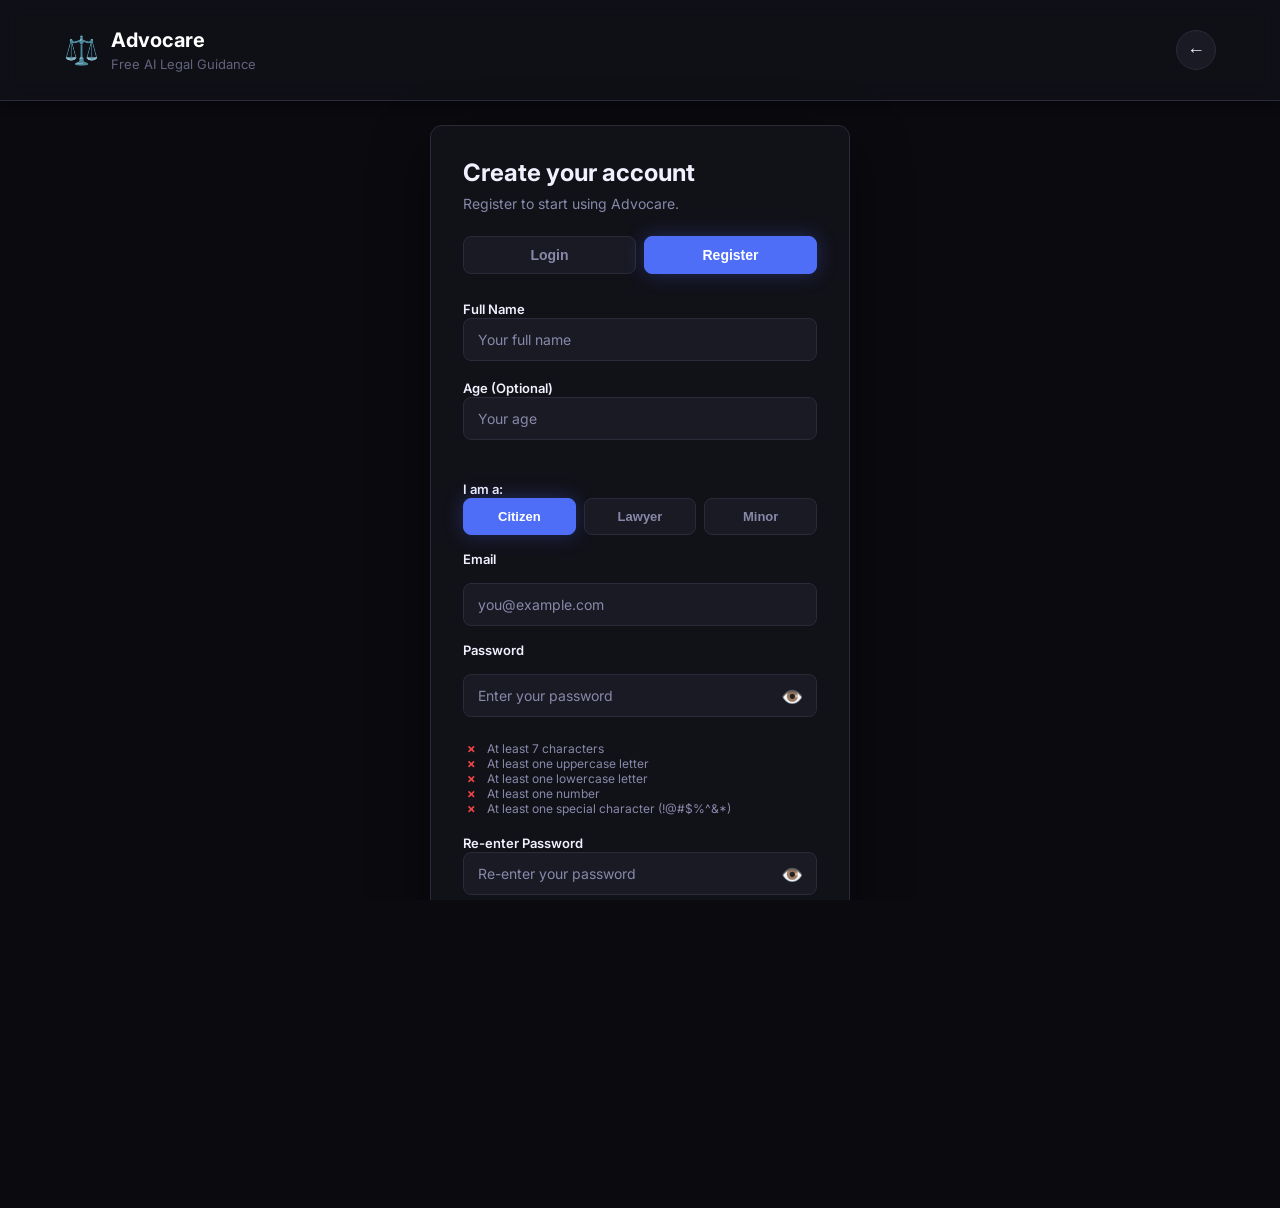
==== frontend/auth.html @ 24135a02 "fix: enhance user type handling and age validation logic in authentication form" ====
<!doctype html>
<html lang="en">
  <head>
    <meta charset="UTF-8" />
    <meta name="viewport" content="width=device-width, initial-scale=1.0" />
    <title>Advocare – Login</title>
    <link rel="stylesheet" href="style.css" />
    <link
      href="https://fonts.googleapis.com/css2?family=Inter:wght@400;500;600;700&display=swap"
      rel="stylesheet"
    />
    <style>
      html, body {
        background: #0a0a0f;
        color: #f0f0ff;
        margin: 0;
        padding: 0;
      }

      body {
        display: flex;
        flex-direction: column;
        min-height: 100vh;
        overflow-y: auto;
      }

      .header {
        background: rgba(17, 17, 24, 0.8);
        backdrop-filter: blur(10px);
        border-bottom: 1px solid #2a2a3a;
      }

      .header-inner {
        max-width: 1200px;
        margin: 0 auto;
        width: 100%;
        display: flex;
        justify-content: space-between;
        align-items: center;
      }

      .logo {
        cursor: pointer;
        transition: opacity 0.2s ease;
      }

      .logo:hover {
        opacity: 0.8;
      }

      .back-btn {
        width: 40px;
        height: 40px;
        border-radius: 50%;
        background: #1a1a24;
        border: 1px solid #2a2a3a;
        color: #f0f0ff;
        cursor: pointer;
        display: flex;
        align-items: center;
        justify-content: center;
        font-size: 18px;
        transition: all 0.2s ease;
        position: relative;
      }

      .back-btn:hover {
        background: #222229;
        border-color: #4f6ef7;
        box-shadow: 0 0 15px rgba(79, 110, 247, 0.2);
      }

      .back-btn-tooltip {
        position: absolute;
        bottom: -32px;
        right: 0;
        background: #1a1a24;
        border: 1px solid #2a2a3a;
        color: #8888aa;
        font-size: 12px;
        padding: 6px 10px;
        border-radius: 6px;
        white-space: nowrap;
        opacity: 0;
        pointer-events: none;
        transition: opacity 0.2s ease;
        z-index: 10;
      }

      .back-btn:hover .back-btn-tooltip {
        opacity: 1;
      }

      .logo h1 {
        color: #ffffff;
      }

      .logo p {
        color: #8888aa;
      }

      .badge {
        background: rgba(79, 110, 247, 0.1);
        border: 1px solid rgba(79, 110, 247, 0.3);
        color: #4f6ef7;
      }

      .auth-shell {
        flex: 1;
        display: flex;
        align-items: center;
        justify-content: center;
        padding: 24px;
      }

      .auth-card {
        width: 100%;
        max-width: 420px;
        background: #111118;
        border: 1px solid #2a2a3a;
        border-radius: 12px;
        box-shadow: 0 20px 60px rgba(0, 0, 0, 0.4);
        padding: 32px;
      }

      .auth-title {
        font-size: 24px;
        font-weight: 700;
        color: #f0f0ff;
      }

      .auth-subtitle {
        margin-top: 8px;
        color: #8888aa;
        font-size: 14px;
      }

      .auth-toggle {
        margin-top: 24px;
        display: flex;
        gap: 8px;
      }

      .auth-toggle button {
        flex: 1;
        background: #1a1a24;
        border: 1px solid #2a2a3a;
        color: #8888aa;
        padding: 10px 16px;
        border-radius: 8px;
        font-weight: 600;
        font-size: 14px;
        cursor: pointer;
        transition: all 0.2s ease;
      }

      .auth-toggle button:hover {
        border-color: #4f6ef7;
        color: #4f6ef7;
      }

      .auth-toggle button.active {
        background: #4f6ef7;
        color: #ffffff;
        border-color: #4f6ef7;
        box-shadow: 0 0 20px rgba(79, 110, 247, 0.3);
      }

      .auth-form {
        margin-top: 24px;
        display: flex;
        flex-direction: column;
        gap: 16px;
      }

      .auth-label {
        font-size: 13px;
        font-weight: 600;
        color: #f0f0ff;
      }

      .auth-input {
        width: 100%;
        background: #1a1a24;
        border: 1px solid #2a2a3a;
        border-radius: 8px;
        padding: 12px 14px;
        font-family: "Inter", sans-serif;
        font-size: 14px;
        color: #f0f0ff;
        outline: none;
        transition: all 0.2s ease;
      }

      .auth-input::placeholder {
        color: #8888aa;
      }

      .auth-input:focus {
        border-color: #4f6ef7;
        box-shadow: 0 0 12px rgba(79, 110, 247, 0.2);
        background: #1a1a24;
      }

      .password-wrapper {
        position: relative;
      }

      .password-toggle {
        position: absolute;
        right: 14px;
        top: 12px;
        background: none;
        border: none;
        color: #8888aa;
        cursor: pointer;
        font-size: 18px;
        transition: color 0.2s ease;
        padding: 0;
      }

      .password-toggle:hover {
        color: #4f6ef7;
      }

      .auth-input.password-input {
        padding-right: 40px;
      }

      .password-requirements {
        margin-top: 8px;
        display: flex;
        flex-direction: column;
        gap: 6px;
        font-size: 12px;
      }

      .req-item {
        display: flex;
        align-items: center;
        gap: 8px;
        color: #8888aa;
      }

      .req-icon {
        width: 16px;
        display: flex;
        justify-content: center;
        font-weight: 700;
      }

      .req-item.met {
        color: #22c55e;
      }

      .req-item.met .req-icon {
        color: #22c55e;
      }

      .req-item:not(.met) .req-icon {
        color: #ef4444;
      }

      .confirm-password-feedback {
        margin-top: 6px;
        font-size: 12px;
        min-height: 16px;
        display: flex;
        align-items: center;
        gap: 4px;
      }

      .confirm-password-feedback.match {
        color: #22c55e;
      }

      .confirm-password-feedback.mismatch {
        color: #ef4444;
      }

      .auth-input.match-success {
        border-color: #22c55e;
        box-shadow: 0 0 12px rgba(34, 197, 94, 0.2);
      }

      .auth-input.match-error {
        border-color: #ef4444;
        box-shadow: 0 0 12px rgba(239, 68, 68, 0.2);
      }

      .auth-input.password-valid {
        border-color: #22c55e;
        box-shadow: 0 0 12px rgba(34, 197, 94, 0.2);
      }

      .age-error {
        margin-top: 6px;
        color: #ef4444;
        font-size: 12px;
        min-height: 16px;
      }

      #submitBtn {
        background: linear-gradient(135deg, #4f6ef7, #6b84ff);
        color: #ffffff;
        border: none;
        border-radius: 8px;
        padding: 12px 20px;
        font-size: 14px;
        font-weight: 600;
        cursor: pointer;
        transition: all 0.2s ease;
        margin-top: 4px;
      }

      #submitBtn:hover:not(:disabled) {
        transform: translateY(-2px);
        box-shadow: 0 8px 24px rgba(79, 110, 247, 0.4);
      }

      #submitBtn:disabled {
        opacity: 0.6;
        cursor: not-allowed;
      }

      .auth-error {
        margin-top: 12px;
        color: #ef4444;
        font-size: 13px;
        min-height: 18px;
      }

      .auth-footer {
        margin-top: 20px;
        text-align: center;
        color: #8888aa;
        font-size: 13px;
      }

      .auth-footer a {
        color: #4f6ef7;
        text-decoration: none;
        transition: color 0.2s ease;
      }

      .auth-footer a:hover {
        color: #6b84ff;
      }

      .auth-toggle-btn {
        flex: 1;
        background: #1a1a24;
        border: 1px solid #2a2a3a;
        color: #8888aa;
        padding: 10px 16px;
        border-radius: 8px;
        font-weight: 600;
        font-size: 13px;
        cursor: pointer;
        transition: all 0.2s ease;
      }

      .auth-toggle-btn:hover {
        border-color: #4f6ef7;
        color: #4f6ef7;
      }

      .auth-toggle-btn.active {
        background: #4f6ef7;
        color: #ffffff;
        border-color: #4f6ef7;
        box-shadow: 0 0 20px rgba(79, 110, 247, 0.3);
      }
    </style>
  </head>
  <body>
    <header class="header">
      <div class="header-inner">
        <div class="logo" style="padding: 14px 24px; cursor: pointer;" onclick="window.location.href = 'home.html';">
          <span class="logo-icon">⚖️</span>
          <div>
            <h1 style="margin: 0; font-size: 20px;">Advocare</h1>
            <p style="margin: 4px 0 0 0; font-size: 13px;">Free AI Legal Guidance</p>
          </div>
        </div>
        <button class="back-btn" onclick="window.location.href = 'home.html';" style="margin-right: 24px;">
          ←
          <span class="back-btn-tooltip">Go back to Home</span>
        </button>
      </div>
    </header>

    <main class="auth-shell">
      <section class="auth-card">
        <h2 class="auth-title" id="authTitle">Welcome back</h2>
        <p class="auth-subtitle" id="authSubtitle">
          Login to continue your legal assistance.
        </p>

        <div class="auth-toggle">
          <button
            id="loginToggle"
            class="active"
            onclick="setMode('login')"
          >
            Login
          </button>
          <button id="registerToggle" onclick="setMode('register')">
            Register
          </button>
        </div>

        <form id="authForm" class="auth-form">
          <div id="nameFieldContainer" style="display: none;">
            <label class="auth-label" for="nameInput">Full Name</label>
            <input
              id="nameInput"
              class="auth-input"
              type="text"
              placeholder="Your full name"
            />
          </div>

          <div id="ageFieldContainer" style="display: none;">
            <label class="auth-label" for="ageInput">Age (Optional)</label>
            <input
              id="ageInput"
              class="auth-input"
              type="number"
              min="1"
              max="120"
              placeholder="Your age"
              oninput="validateAge()"
            />
            <div class="age-error" id="ageError"></div>
          </div>

          <div id="userTypeFieldContainer" style="display: none;">
            <label class="auth-label">I am a:</label>
            <div style="display: flex; gap: 8px;">
              <button type="button" class="auth-toggle-btn active" onclick="setUserType('citizen')">Citizen</button>
              <button type="button" class="auth-toggle-btn" onclick="setUserType('lawyer')">Lawyer</button>
              <button type="button" class="auth-toggle-btn" onclick="setUserType('minor')">Minor</button>
            </div>
          </div>

          <label class="auth-label" for="emailInput">Email</label>
          <input
            id="emailInput"
            class="auth-input"
            type="email"
            placeholder="you@example.com"
            oninput="checkFormValidity()"
            required
          />

          <label class="auth-label" for="passwordInput">Password</label>
          <div class="password-wrapper">
            <input
              id="passwordInput"
              class="auth-input password-input"
              type="password"
              placeholder="Enter your password"
              oninput="validatePassword(); validateConfirmPassword(); checkFormValidity()"
            />
            <button type="button" class="password-toggle" onclick="togglePasswordVisibility('passwordInput', this)">👁️</button>
          </div>
          <div class="password-requirements" id="passwordRequirementsContainer">
            <div class="req-item" id="req-length"><span class="req-icon">✗</span> At least 7 characters</div>
            <div class="req-item" id="req-upper"><span class="req-icon">✗</span> At least one uppercase letter</div>
            <div class="req-item" id="req-lower"><span class="req-icon">✗</span> At least one lowercase letter</div>
            <div class="req-item" id="req-number"><span class="req-icon">✗</span> At least one number</div>
            <div class="req-item" id="req-special"><span class="req-icon">✗</span> At least one special character (!@#$%^&*)</div>
          </div>

          <div id="confirmPasswordFieldContainer" style="display: none;">
            <label class="auth-label" for="confirmPasswordInput">Re-enter Password</label>
            <div class="password-wrapper">
              <input
                id="confirmPasswordInput"
                class="auth-input password-input"
                type="password"
                placeholder="Re-enter your password"
                oninput="validateConfirmPassword(); checkFormValidity()"
              />
              <button type="button" class="password-toggle" onclick="togglePasswordVisibility('confirmPasswordInput', this)">👁️</button>
            </div>
            <div class="confirm-password-feedback" id="confirmPasswordFeedback"></div>
          </div>

          <div style="display: flex; align-items: flex-start; gap: 8px; margin-top: 16px; display: none;" id="privacyContainer">
            <input
              id="privacyCheckbox"
              type="checkbox"
              style="width: 16px; height: 16px; cursor: pointer; accent-color: #4f6ef7; margin-top: 2px; flex-shrink: 0;"
              oninput="checkFormValidity()"
            />
            <label for="privacyCheckbox" style="font-size: 12px; color: #8888aa; cursor: pointer; line-height: 1.4;">
              I have read and agree to the <a href="privacy.html" target="_blank" style="color: #4f6ef7; text-decoration: none; transition: color 0.2s ease;" onmouseover="this.style.color='#6b84ff'" onmouseout="this.style.color='#4f6ef7'">Privacy Policy and Terms of Use</a>
            </label>
          </div>
          
          <p class="auth-error" id="privacyError" style="margin-top: 8px;"></p>

          <button id="submitBtn" type="submit">Login</button>
        </form>

        <p class="auth-error" id="authError"></p>

        <p class="auth-footer" id="authFooter">
          <span id="authFooterText">Don't have an account? </span><a href="#" id="authFooterLink" onclick="return false;"></a>
        </p>
      </section>
    </main>

    <script>
      const API_BASE = "http://localhost:8000";
      const TOKEN_KEY = "advocare_token";
      let mode = "login";
      let userType = "citizen";
      let previousUserType = "citizen";

      function parseJwtPayload(token) {
        try {
          const payloadPart = token.split(".")[1];
          if (!payloadPart) return null;
          const normalized = payloadPart.replace(/-/g, "+").replace(/_/g, "/");
          const padded = normalized + "=".repeat((4 - (normalized.length % 4)) % 4);
          return JSON.parse(atob(padded));
        } catch {
          return null;
        }
      }

      function isTokenValid(token) {
        if (!token) return false;
        const payload = parseJwtPayload(token);
        if (!payload || typeof payload.exp !== "number") return false;
        return payload.exp > Math.floor(Date.now() / 1000);
      }

      function getUserTypeButton(type) {
        return Array.from(document.querySelectorAll(".auth-toggle-btn")).find((btn) =>
          btn.textContent.trim().toLowerCase() === type
        );
      }

      function syncUserTypeButtons() {
        document.querySelectorAll(".auth-toggle-btn").forEach((btn) => {
          const type = btn.textContent.trim().toLowerCase();
          btn.classList.toggle("active", type === userType);
        });
      }

      function setUserType(type) {
        const ageValue = document.getElementById("ageInput").value;
        const age = ageValue ? parseInt(ageValue) : null;
        const ageError = document.getElementById("ageError");

        ageError.textContent = "";

        if (type === "minor" && age !== null && age >= 18) {
          ageError.textContent = "Select age below 18";
          userType = previousUserType === "minor" ? "" : previousUserType;
          syncUserTypeButtons();
          checkFormValidity();
          return;
        }

        if ((type === "citizen" || type === "lawyer") && age !== null && age < 18) {
          previousUserType = userType;
          userType = "minor";
          syncUserTypeButtons();
          checkFormValidity();
          return;
        }

        previousUserType = userType;
        userType = type;
        syncUserTypeButtons();
        checkFormValidity();
      }

      function togglePasswordVisibility(inputId, button) {
        const input = document.getElementById(inputId);
        if (input.type === "password") {
          input.type = "text";
          button.textContent = "🙈";
        } else {
          input.type = "password";
          button.textContent = "👁️";
        }
      }

      function validatePassword() {
        const password = document.getElementById("passwordInput").value;
        const req = {
          length: password.length >= 7,
          upper: /[A-Z]/.test(password),
          lower: /[a-z]/.test(password),
          number: /[0-9]/.test(password),
          special: /[!@#$%^&*]/.test(password)
        };

        document.getElementById("req-length").classList.toggle("met", req.length);
        document.getElementById("req-upper").classList.toggle("met", req.upper);
        document.getElementById("req-lower").classList.toggle("met", req.lower);
        document.getElementById("req-number").classList.toggle("met", req.number);
        document.getElementById("req-special").classList.toggle("met", req.special);

        const allMet = Object.values(req).every(v => v);
        document.getElementById("passwordInput").classList.toggle("password-valid", allMet);
        return allMet;
      }

      function validateConfirmPassword() {
        const password = document.getElementById("passwordInput").value;
        const confirmPassword = document.getElementById("confirmPasswordInput").value;
        const feedback = document.getElementById("confirmPasswordFeedback");
        const input = document.getElementById("confirmPasswordInput");

        if (confirmPassword === "") {
          feedback.textContent = "";
          input.classList.remove("match-success", "match-error");
          return false;
        }

        if (password === confirmPassword && password !== "") {
          feedback.textContent = "Passwords match ✓";
          feedback.className = "confirm-password-feedback match";
          input.classList.remove("match-error");
          input.classList.add("match-success");
          return true;
        } else {
          feedback.textContent = "Passwords do not match ✗";
          feedback.className = "confirm-password-feedback mismatch";
          input.classList.remove("match-success");
          input.classList.add("match-error");
          return false;
        }
      }

      function validateAge() {
        const ageInput = document.getElementById("ageInput");
        const ageError = document.getElementById("ageError");
        const age = ageInput.value ? parseInt(ageInput.value) : null;
        const minorButton = getUserTypeButton("minor");

        ageError.textContent = "";
        if (minorButton) minorButton.disabled = false;

        if (age === null) {
          syncUserTypeButtons();
          checkFormValidity();
          return true;
        }

        if (age < 18) {
          previousUserType = userType;
          userType = "minor";
        } else {
          if (minorButton) minorButton.disabled = true;
          if (userType === "minor") {
            userType = "";
          }
        }

        syncUserTypeButtons();
        checkFormValidity();
        return true;
      }

      function checkFormValidity() {
        if (mode !== "register") return;

        const name = document.getElementById("nameInput").value.trim();
        const email = document.getElementById("emailInput").value.trim();
        const password = document.getElementById("passwordInput").value;
        const confirmPassword = document.getElementById("confirmPasswordInput").value;
        const age = document.getElementById("ageInput").value ? parseInt(document.getElementById("ageInput").value) : null;
        const privacyCheckbox = document.getElementById("privacyCheckbox");

        const passwordValid = validatePassword();
        const confirmValid = password === confirmPassword && password !== "" && confirmPassword !== "";
        
        const nameValid = name.length > 0;
        const emailValid = /^[^\s@]+@[^\s@]+\.[^\s@]+$/.test(email);
        const userTypeValid = userType && userType !== "";
        
        const ageValid =
          age === null ||
          (userType === "minor" && age < 18) ||
          ((userType === "citizen" || userType === "lawyer") && age >= 18);

        const allValid = nameValid && emailValid && passwordValid && confirmValid && userTypeValid && ageValid && privacyCheckbox.checked;
        document.getElementById("submitBtn").disabled = !allValid;
      }

       function setMode(nextMode) {
         mode = nextMode;
         const isLogin = mode === "login";
         document.getElementById("loginToggle").classList.toggle("active", isLogin);
         document.getElementById("registerToggle").classList.toggle("active", !isLogin);
         document.getElementById("submitBtn").textContent = isLogin ? "Login" : "Create Account";
         document.getElementById("authTitle").textContent = isLogin
           ? "Welcome back"
           : "Create your account";
         document.getElementById("authSubtitle").textContent = isLogin
           ? "Login to continue your legal assistance."
           : "Register to start using Advocare.";
         document.getElementById("authError").textContent = "";
         
         // Show/hide register fields
         document.getElementById("nameFieldContainer").style.display = isLogin ? "none" : "block";
         document.getElementById("ageFieldContainer").style.display = isLogin ? "none" : "block";
         document.getElementById("userTypeFieldContainer").style.display = isLogin ? "none" : "block";
         document.getElementById("privacyContainer").style.display = isLogin ? "none" : "flex";
         
         // Show/hide password requirements and confirm password (login mode only)
         document.getElementById("passwordRequirementsContainer").style.display = isLogin ? "none" : "block";
         document.getElementById("confirmPasswordFieldContainer").style.display = isLogin ? "none" : "block";
         
         // Update footer text and link
         const footerText = document.getElementById("authFooterText");
         const footerLink = document.getElementById("authFooterLink");
         if (isLogin) {
           footerText.textContent = "Don't have an account? ";
           footerLink.textContent = "Register";
           footerLink.onclick = () => { setMode("register"); return false; };
           document.getElementById("submitBtn").disabled = false;
         } else {
           footerText.textContent = "Already have an account? ";
           footerLink.textContent = "Login";
           footerLink.onclick = () => { setMode("login"); return false; };
         }
         
         // Clear fields when switching modes
         if (isLogin) {
           document.getElementById("nameInput").value = "";
           document.getElementById("ageInput").value = "";
           document.getElementById("passwordInput").value = "";
           document.getElementById("confirmPasswordInput").value = "";
           document.getElementById("ageError").textContent = "";
           document.getElementById("confirmPasswordFeedback").textContent = "";
           document.getElementById("passwordInput").classList.remove("password-valid");
           document.getElementById("confirmPasswordInput").classList.remove("match-success", "match-error");
           userType = "citizen";
         } else {
           document.getElementById("emailInput").value = "";
           document.getElementById("passwordInput").value = "";
         }
         
         checkFormValidity();
       }

      async function loginUser() {
        const email = document.getElementById("emailInput").value.trim();
        const password = document.getElementById("passwordInput").value;
        const errorEl = document.getElementById("authError");
        const submitBtn = document.getElementById("submitBtn");

        errorEl.textContent = "";
        if (!email || !password) {
          errorEl.textContent = "Email and password are required.";
          return;
        }

        submitBtn.disabled = true;

        try {
          const response = await fetch(`${API_BASE}/login`, {
            method: "POST",
            headers: { "Content-Type": "application/json" },
            body: JSON.stringify({ email, password }),
          });

          const data = await response.json();
          if (!response.ok) {
            throw new Error(data.detail || "Authentication failed.");
          }

          if (!data.access_token) {
            throw new Error("No token returned by server.");
          }

          localStorage.setItem(TOKEN_KEY, data.access_token);
          
          // Verify token was saved before redirecting
          const savedToken = localStorage.getItem(TOKEN_KEY);
          if (savedToken) {
            window.location.href = "index.html";
          } else {
            throw new Error("Failed to save authentication token.");
          }
        } catch (error) {
          errorEl.textContent =
            error.message || "Could not authenticate. Please try again.";
        } finally {
          submitBtn.disabled = false;
        }
      }

      async function registerUser() {
        const name = document.getElementById("nameInput").value.trim();
        const email = document.getElementById("emailInput").value.trim();
        const password = document.getElementById("passwordInput").value;
        const age = document.getElementById("ageInput").value ? parseInt(document.getElementById("ageInput").value) : null;
        const errorEl = document.getElementById("authError");
        const submitBtn = document.getElementById("submitBtn");
        const privacyCheckbox = document.getElementById("privacyCheckbox");
        const privacyError = document.getElementById("privacyError");

        errorEl.textContent = "";
        privacyError.textContent = "";

        if (!name) {
          errorEl.textContent = "Full name is required.";
          return;
        }
        if (!email) {
          errorEl.textContent = "Email is required.";
          return;
        }
        if (!password) {
          errorEl.textContent = "Password is required.";
          return;
        }
        if (!privacyCheckbox.checked) {
          privacyError.textContent = "You must agree to continue";
          return;
        }

        submitBtn.disabled = true;

        try {
          const response = await fetch(`${API_BASE}/register`, {
            method: "POST",
            headers: { "Content-Type": "application/json" },
            body: JSON.stringify({ name, email, age, user_type: userType, password }),
          });

          const data = await response.json();
          if (!response.ok) {
            throw new Error(data.detail || "Authentication failed.");
          }

          if (!data.access_token) {
            throw new Error("No token returned by server.");
          }

          localStorage.setItem(TOKEN_KEY, data.access_token);
          const savedToken = localStorage.getItem(TOKEN_KEY);
          if (savedToken) {
            window.location.href = "index.html";
          } else {
            throw new Error("Failed to save authentication token.");
          }
        } catch (error) {
          errorEl.textContent =
            error.message || "Could not authenticate. Please try again.";
        } finally {
          submitBtn.disabled = false;
        }
      }

      function handleAuth(e) {
        e.preventDefault();

        if (mode === "login") {
          loginUser();
        } else {
          registerUser();
        }
      }

      window.addEventListener("load", () => {
        const form = document.getElementById("authForm");
        form.addEventListener("submit", handleAuth);

        const token = localStorage.getItem(TOKEN_KEY);
        if (isTokenValid(token)) {
          window.location.href = "index.html";
          return;
        }
        
        // Read URL query parameter "tab"
        const urlParams = new URLSearchParams(window.location.search);
        const tab = urlParams.get("tab");
        
        // Set initial mode: if tab is "login" or "register", use that; otherwise default to "register"
        if (tab === "login") {
          setMode("login");
        } else {
          setMode("register");
        }
      });
    </script>
  </body>
</html>
---- frontend/style.css ----
*,
*::before,
*::after {
  box-sizing: border-box;
  margin: 0;
  padding: 0;
}

:root {
  --primary: #4f6ef7;
  --primary-dark: #6b84ff;
  --bg: #0a0a0f;
  --surface: #111118;
  --elevated: #1a1a24;
  --border: #2a2a3a;
  --text: #f0f0ff;
  --text-secondary: #8888aa;
  --muted: #8888aa;
  --success: #22c55e;
  --error: #ef4444;
  --radius: 12px;
  --shadow: 0 4px 24px rgba(0, 0, 0, 0.32);
}

html {
  height: 100vh;
  overflow: hidden;
}

body {
  font-family: "Inter", sans-serif;
  background: var(--bg);
  color: var(--text);
  height: 100vh;
  overflow: hidden;
  display: flex;
  flex-direction: column;
}

/* ── Hamburger Menu ── */
.hamburger-menu {
  display: none;
  position: fixed;
  top: 10px;
  left: 12px;
  z-index: 1000;
  background: none;
  border: none;
  font-size: 24px;
  cursor: pointer;
  color: var(--text);
}

@media (max-width: 640px) {
  .hamburger-menu {
    display: block;
  }
}

/* ── Header ── */
.header {
  background: var(--surface);
  color: var(--text);
  padding: 14px 24px;
  box-shadow: 0 2px 12px rgba(0, 0, 0, 0.4);
  flex-shrink: 0;
  border-bottom: 1px solid var(--border);
}

.header-inner {
  max-width: 1200px;
  margin: 0 auto;
  display: flex;
  align-items: center;
  justify-content: space-between;
}

.logo {
  display: flex;
  align-items: center;
  gap: 12px;
}

.logo-icon {
  font-size: 28px;
}

.logo h1 {
  font-size: 20px;
  font-weight: 700;
  color: var(--text);
}

.logo p {
  font-size: 13px;
  opacity: 0.7;
  color: var(--text-secondary);
}

.profile-container {
  position: relative;
  display: flex;
  align-items: center;
  gap: 10px;
  cursor: pointer;
}

.avatar {
  width: 36px;
  height: 36px;
  border-radius: 50%;
  display: grid;
  place-items: center;
  background: var(--elevated);
  border: 1px solid var(--border);
  color: var(--text);
  font-size: 13px;
  font-weight: 700;
}

.username {
  color: var(--text);
  font-size: 14px;
  font-weight: 600;
}

.profile-dropdown {
  position: absolute;
  top: calc(100% + 12px);
  right: 0;
  z-index: 1000;
  width: 220px;
  padding: 8px;
  background: var(--surface);
  border: 1px solid var(--border);
  border-radius: 8px;
  box-shadow: 0 16px 40px rgba(0, 0, 0, 0.45);
  cursor: default;
}

.profile-email {
  padding: 10px 12px;
  color: var(--text-secondary);
  font-size: 12px;
  border-bottom: 1px solid var(--border);
  margin-bottom: 6px;
}

.profile-menu-item {
  width: 100%;
  display: flex;
  align-items: center;
  justify-content: space-between;
  gap: 10px;
  padding: 9px 12px;
  background: transparent;
  border: 0;
  border-radius: 6px;
  color: var(--text);
  font: inherit;
  font-size: 13px;
  text-align: left;
  cursor: pointer;
}

.profile-menu-item:hover {
  background: var(--elevated);
}

.profile-menu-submenu {
  position: relative;
}

.submenu-arrow {
  color: var(--text-secondary);
  font-size: 16px;
}

.language-submenu {
  display: none;
  position: absolute;
  top: 0;
  right: calc(100% + 8px);
  width: 130px;
  padding: 6px;
  background: var(--surface);
  border: 1px solid var(--border);
  border-radius: 8px;
  box-shadow: 0 16px 40px rgba(0, 0, 0, 0.45);
}

.profile-menu-submenu:hover .language-submenu {
  display: block;
}

.language-submenu button {
  width: 100%;
  padding: 8px 10px;
  background: transparent;
  border: 0;
  border-radius: 6px;
  color: var(--text);
  font: inherit;
  font-size: 13px;
  text-align: left;
  cursor: pointer;
}

.language-submenu button:hover {
  background: var(--elevated);
}

.logout-item {
  color: var(--error);
}

.language-toggle {
  display: none !important;
}

.lang-btn {
  display: none !important;
}

.reply-toggle {
  display: none !important;
}

.toggle-btn {
  display: none !important;
}

/* ── Layout ── */
.app-layout {
  display: flex;
  flex: 1;
  overflow: hidden;
  height: calc(100vh - 58px);
}

/* ── Sidebar ── */
.sidebar {
  width: 260px;
  background: var(--surface);
  color: var(--text);
  padding: 16px;
  display: flex;
  flex-direction: column;
  gap: 12px;
  overflow-y: auto;
  flex-shrink: 0;
  transition: width 0.3s ease, padding 0.3s ease;
  border-right: 1px solid var(--border);
}

.app-layout.sidebar-collapsed .sidebar {
  width: 70px;
  padding: 12px 8px;
}

.sidebar-header {
  display: flex;
  flex-direction: row;
  gap: 8px;
  justify-content: space-between;
  align-items: center;
  margin-bottom: 4px;
}

.app-layout.sidebar-collapsed .sidebar-header {
  display: flex;
  flex-direction: column;
}

.sidebar-toggle {
  background: transparent;
  border: none;
  color: var(--text);
  font-size: 18px;
  cursor: pointer;
  padding: 6px;
  border-radius: 6px;
  transition: all 0.2s ease;
  flex: 1;
}

.sidebar-toggle:hover {
  background: var(--elevated);
}

.app-layout.sidebar-collapsed .sidebar-toggle {
  transform: scaleX(-1);
}

.sidebar-new-chat-icon {
  display: none;
  background: var(--primary);
  border: none;
  color: white;
  font-size: 20px;
  cursor: pointer;
  padding: 8px;
  border-radius: 6px;
  transition: all 0.2s ease;
  flex: 1;
  font-weight: bold;
}

.app-layout.sidebar-collapsed .sidebar-new-chat-icon {
  display: flex;
  align-items: center;
  justify-content: center;
}

.sidebar-new-chat-icon:hover {
  background: var(--primary-dark);
}

.new-chat-btn {
  background: var(--primary);
  color: white;
  border: none;
  border-radius: 8px;
  padding: 10px;
  font-size: 14px;
  font-weight: 600;
  cursor: pointer;
  width: 100%;
  transition: all 0.2s;
  font-family: "Inter", sans-serif;
}

.app-layout.sidebar-collapsed .new-chat-btn {
  display: none;
}

.new-chat-btn:hover {
  background: var(--primary-dark);
  box-shadow: 0 4px 12px rgba(79, 110, 247, 0.3);
}

.sidebar-label {
  font-size: 11px;
  text-transform: uppercase;
  letter-spacing: 0.08em;
  color: var(--text-secondary);
  padding: 0 4px;
}

.app-layout.sidebar-collapsed .sidebar-label {
  display: none;
}

.session-list {
  display: flex;
  flex-direction: column;
  gap: 4px;
}

.app-layout.sidebar-collapsed .session-list {
  display: none;
}

@media (max-width: 640px) {
  .sidebar {
    position: fixed;
    top: 0;
    left: 0;
    height: 100vh;
    width: 260px;
    z-index: 999;
    transform: translateX(-100%);
    padding-top: 60px;
  }

  .sidebar.active {
    transform: translateX(0);
  }
  
  .app-layout.sidebar-collapsed .sidebar {
    width: 260px;
    padding: 16px;
    transform: translateX(-100%);
  }
}

.session-item {
  display: flex;
  align-items: center;
  justify-content: space-between;
  padding: 10px;
  border-radius: 8px;
  cursor: pointer;
  transition: all 0.2s;
  gap: 8px;
}

.session-item:hover {
  background: var(--elevated);
}
.session-item.active {
  background: var(--primary);
}

.session-info {
  display: flex;
  flex-direction: column;
  gap: 2px;
  overflow: hidden;
  flex: 1;
}

.session-title {
  font-size: 13px;
  white-space: nowrap;
  overflow: hidden;
  text-overflow: ellipsis;
  color: var(--text);
}

.session-date {
  font-size: 11px;
  color: var(--text-secondary);
}

.session-item.active .session-date {
  color: rgba(240, 240, 255, 0.6);
}

.delete-btn {
  background: none;
  border: none;
  color: var(--text-secondary);
  cursor: pointer;
  font-size: 12px;
  padding: 2px 6px;
  border-radius: 4px;
  flex-shrink: 0;
  opacity: 0;
  transition: all 0.2s;
  font-family: "Inter", sans-serif;
}

.session-item:hover .delete-btn {
  opacity: 1;
}
.delete-btn:hover {
  background: var(--error);
  color: white;
}

.no-sessions {
  font-size: 13px;
  color: var(--text-secondary);
  padding: 8px 4px;
}

/* ── Main ── */
.main {
  flex: 1;
  display: flex;
  flex-direction: column;
  gap: 0;
  padding: 0;
  overflow: hidden;
  background: var(--bg);
}

/* ── Example Chips ── */
.examples-section {
  flex-shrink: 0;
  padding: 12px 20px 8px 20px;
  background: var(--bg);
}

.examples-label {
  font-size: 13px;
  color: var(--text-secondary);
  margin-bottom: 6px;
}

.chips {
  display: flex;
  flex-wrap: nowrap;
  gap: 8px;
  overflow-x: auto;
  overflow-y: hidden;
  scroll-behavior: smooth;
  padding-bottom: 2px;
}

.chip {
  background: var(--surface);
  border: 1px solid var(--border);
  border-radius: 20px;
  padding: 8px 14px;
  font-size: 13px;
  cursor: pointer;
  transition: all 0.2s;
  color: var(--text);
  font-family: "Inter", sans-serif;
  white-space: nowrap;
  flex-shrink: 0;
}

.chip:hover {
  background: var(--primary);
  color: white;
  border-color: var(--primary);
  box-shadow: 0 4px 12px rgba(79, 110, 247, 0.3);
}

/* ── Chat Container ── */
.chat-container {
  background: var(--bg);
  border-radius: 0;
  border: none;
  box-shadow: none;
  overflow: hidden;
  display: flex;
  flex-direction: column;
  flex: 1;
}

.chat-window {
  flex: 1;
  overflow-y: auto;
  padding: 20px;
  display: flex;
  flex-direction: column;
  gap: 16px;
  background: var(--bg);
}

/* ── Messages ── */
.message {
  display: flex;
  gap: 12px;
  animation: fadeIn 0.3s ease;
}

@keyframes fadeIn {
  from {
    opacity: 0;
    transform: translateY(8px);
  }
  to {
    opacity: 1;
    transform: translateY(0);
  }
}

.bot-avatar {
  width: 36px;
  height: 36px;
  background: var(--primary);
  border-radius: 50%;
  display: flex;
  align-items: center;
  justify-content: center;
  font-size: 17px;
  flex-shrink: 0;
  box-shadow: 0 2px 8px rgba(79, 110, 247, 0.2);
}

.message-content {
  background: var(--elevated);
  padding: 14px 16px;
  border-radius: 4px 12px 12px 12px;
  max-width: 85%;
  line-height: 1.6;
  font-size: 14px;
  color: var(--text);
  border: 1px solid var(--border);
}

.user-message {
  flex-direction: row-reverse;
}

.user-message .message-content {
  background: var(--primary);
  color: white;
  border-radius: 12px 4px 12px 12px;
  border: none;
}

.welcome .message-content {
  background: rgba(79, 110, 247, 0.1);
  border: 1px solid var(--border);
}

.disclaimer {
  font-size: 12px;
  color: var(--text-secondary);
  margin-top: 8px;
}

.response-block {
  white-space: pre-wrap;
  line-height: 1.7;
}

.category-badge {
  display: inline-block;
  background: rgba(34, 197, 94, 0.15);
  color: var(--success);
  border: 1px solid rgba(34, 197, 94, 0.3);
  border-radius: 12px;
  padding: 3px 10px;
  font-size: 12px;
  font-weight: 500;
  margin-bottom: 10px;
}

.urgency-banner {
  background: rgba(239, 68, 68, 0.15);
  color: #fca5a5;
  border: 1px solid rgba(239, 68, 68, 0.3);
  border-radius: 8px;
  padding: 12px 14px;
  font-size: 13px;
  font-weight: 600;
  margin-bottom: 12px;
  line-height: 1.6;
}

.message-actions {
  margin-top: 10px;
  display: flex;
  gap: 8px;
}

.whatsapp-share {
  background: transparent;
  border: 1px solid var(--border);
  border-radius: 6px;
  padding: 6px 12px;
  font-size: 12px;
  color: var(--text-secondary);
  cursor: pointer;
  display: flex;
  align-items: center;
  gap: 6px;
  transition: all 0.2s ease;
}

.whatsapp-share:hover {
  background: var(--elevated);
  border-color: var(--primary);
  color: var(--primary);
}

.pdf-export {
  background: transparent;
  border: 1px solid var(--border);
  border-radius: 6px;
  padding: 6px 12px;
  font-size: 12px;
  color: var(--text-secondary);
  cursor: pointer;
  display: flex;
  align-items: center;
  gap: 6px;
  transition: all 0.2s ease;
}

.pdf-export:hover {
  border-color: var(--error);
  color: var(--error);
  background: rgba(239, 68, 68, 0.1);
}

/* ── Typing ── */
.typing {
  display: flex;
  align-items: center;
  gap: 4px;
  padding: 4px 0;
}

.typing span {
  width: 8px;
  height: 8px;
  background: var(--text-secondary);
  border-radius: 50%;
  animation: bounce 1.2s infinite;
}

.typing span:nth-child(2) {
  animation-delay: 0.2s;
}
.typing span:nth-child(3) {
  animation-delay: 0.4s;
}

@keyframes bounce {
  0%,
  80%,
  100% {
    transform: scale(0.7);
  }
  40% {
    transform: scale(1);
  }
}

/* ── Input Area ── */
.input-area {
  border-top: 1px solid var(--border);
  padding: 12px 16px;
  flex-shrink: 0;
  display: flex;
  flex-direction: column;
  gap: 8px;
  background: var(--bg);
  position: relative;
}

textarea {
  width: 100%;
  border: 1px solid var(--border);
  border-radius: 8px;
  padding: 10px;
  font-family: "Inter", sans-serif;
  font-size: 14px;
  resize: none;
  outline: none;
  color: var(--text);
  transition: border 0.2s;
  background: var(--elevated);
  max-height: 80px;
}

textarea:focus {
  border-color: var(--primary);
  box-shadow: 0 0 0 3px rgba(79, 110, 247, 0.1);
}

textarea::placeholder {
  color: var(--text-secondary);
}

.reply-toggle {
  display: none !important;
}
.toggle-btn {
  display: none !important;
}

.input-actions {
  display: flex;
  justify-content: space-between;
  align-items: center;
  margin-top: 10px;
}

.input-actions-right {
  display: flex;
  gap: 8px;
  align-items: center;
}

.settings-menu-btn {
  background: transparent;
  border: 1px solid var(--border);
  border-radius: 6px;
  padding: 6px 12px;
  font-size: 16px;
  color: var(--text-secondary);
  cursor: pointer;
  display: flex;
  align-items: center;
  justify-content: center;
  transition: all 0.2s ease;
  font-family: "Inter", sans-serif;
}

.settings-menu-btn:hover {
  background: var(--elevated);
  border-color: var(--primary);
  color: var(--primary);
}

/* ── Settings Menu Popup ── */
.settings-menu {
  position: absolute;
  bottom: 100%;
  right: 0;
  background: var(--surface);
  border: 1px solid var(--border);
  border-radius: 8px;
  padding: 12px;
  margin-bottom: 8px;
  width: 280px;
  box-shadow: 0 -4px 16px rgba(0, 0, 0, 0.3);
  z-index: 1001;
  animation: slideUp 0.2s ease;
}

.settings-menu.hidden {
  display: none !important;
}

@keyframes slideUp {
  from {
    opacity: 0;
    transform: translateY(8px);
  }
  to {
    opacity: 1;
    transform: translateY(0);
  }
}

.settings-menu-header {
  font-size: 13px;
  font-weight: 600;
  color: var(--text);
  margin-bottom: 12px;
  padding-bottom: 8px;
  border-bottom: 1px solid var(--border);
}

.settings-option {
  display: flex;
  flex-direction: column;
  gap: 8px;
  margin-bottom: 12px;
}

.settings-option:last-child {
  margin-bottom: 0;
}

.settings-label {
  font-size: 12px;
  font-weight: 500;
  color: var(--text-secondary);
}

.settings-toggle-group {
  display: flex;
  gap: 4px;
}

.settings-toggle {
  flex: 1;
  background: var(--elevated);
  border: 1px solid var(--border);
  color: var(--text);
  border-radius: 6px;
  padding: 6px 10px;
  font-size: 12px;
  font-weight: 500;
  cursor: pointer;
  transition: all 0.2s ease;
}

.settings-toggle:hover {
  border-color: var(--primary);
}

.settings-toggle.active {
  background: var(--primary);
  color: white;
  border-color: var(--primary);
}

.char-count {
  font-size: 12px;
  color: var(--text-secondary);
}

.send-btn {
  background: var(--primary);
  color: white;
  border: none;
  border-radius: 8px;
  padding: 10px 20px;
  font-size: 14px;
  font-weight: 600;
  cursor: pointer;
  transition: all 0.2s;
  font-family: "Inter", sans-serif;
}

.send-btn:hover {
  transform: translateY(-1px);
  box-shadow: 0 4px 12px rgba(79, 110, 247, 0.4);
  background: var(--primary-dark);
}

.send-btn:disabled {
  opacity: 0.5;
  cursor: not-allowed;
  transform: none;
}

/* ── Info Bar ── */
.info-bar {
  display: none !important;
}

.hidden {
  display: none !important;
}

/* ── Mobile ── */
@media (max-width: 640px) {
  .app-layout {
    flex-direction: column;
    position: relative;
  }

  .main {
    padding: 0;
    flex-direction: column;
  }

  .examples-section {
    padding: 8px 12px 4px 12px;
  }

  .chat-container {
    border-radius: 0;
    border: none;
    box-shadow: none;
  }

  .input-area {
    padding: 8px 12px;
    gap: 6px;
  }

  textarea {
    font-size: 16px;
    max-height: 60px;
  }

  .input-actions {
    flex-wrap: nowrap;
    gap: 6px;
  }

  .input-actions-right {
    display: flex;
    gap: 4px;
    flex: 1;
  }

  .char-count {
    order: 3;
    width: 100%;
    text-align: right;
    font-size: 11px;
    margin-top: 4px;
  }

  .settings-menu-btn {
    padding: 6px 10px;
    font-size: 14px;
  }

  .send-btn {
    order: 2;
    flex: 1;
    padding: 8px 12px;
    font-size: 13px;
  }

  .settings-menu {
    width: 260px;
  }

  .strength-panel {
    width: 100%;
    border-left: none;
    border-top: 1px solid var(--border);
    padding: 12px;
  }

  .username {
    display: none;
  }

  .language-toggle {
    gap: 4px;
    padding: 2px;
  }

  .lang-btn {
    padding: 4px 10px;
    font-size: 11px;
  }
}

/* ── Strength Panel ── */
.strength-panel {
  width: 260px;
  background: var(--surface);
  border-left: 1px solid var(--border);
  padding: 20px 16px;
  display: flex;
  flex-direction: column;
  gap: 16px;
  flex-shrink: 0;
  overflow-y: auto;
}

.strength-header {
  display: flex;
  align-items: center;
  gap: 8px;
}

.strength-header h3 {
  font-size: 15px;
  font-weight: 700;
  color: var(--text);
}

.strength-empty {
  color: var(--text-secondary);
  font-size: 13px;
  text-align: center;
  padding: 40px 8px;
  line-height: 1.6;
}

.score-display {
  font-size: 36px;
  font-weight: 700;
  text-align: center;
  color: var(--text);
}

.strength-bar-wrap {
  display: flex;
  flex-direction: column;
  gap: 6px;
}

.strength-bar {
  width: 100%;
  height: 14px;
  border-radius: 99px;
  overflow: hidden;
  display: flex;
  background: var(--elevated);
  border: 1px solid var(--border);
}

.bar-red {
  background: linear-gradient(90deg, #ef4444, #f87171);
  height: 100%;
  transition: width 0.8s ease;
}

.bar-green {
  background: linear-gradient(90deg, #34d399, #22c55e);
  height: 100%;
  transition: width 0.8s ease;
}

.bar-labels {
  display: flex;
  justify-content: space-between;
  font-size: 11px;
  font-weight: 500;
  color: var(--text-secondary);
}

.panel-buttons {
  display: flex;
  flex-direction: column;
  gap: 8px;
}

.panel-btn {
  width: 100%;
  padding: 10px;
  border: 1px solid var(--border);
  border-radius: 8px;
  font-size: 13px;
  font-weight: 600;
  cursor: pointer;
  font-family: "Inter", sans-serif;
  transition: all 0.2s;
}

.btn-green {
  background: rgba(34, 197, 94, 0.1);
  color: var(--success);
  border: 1px solid rgba(34, 197, 94, 0.3);
}

.btn-green:hover {
  background: var(--success);
  color: white;
  border-color: var(--success);
}

.btn-red {
  background: rgba(239, 68, 68, 0.1);
  color: var(--error);
  border: 1px solid rgba(239, 68, 68, 0.3);
}

.btn-red:hover {
  background: var(--error);
  color: white;
  border-color: var(--error);
}

.points-box {
  background: var(--elevated);
  border-radius: 8px;
  padding: 12px;
  font-size: 13px;
  line-height: 1.7;
  border: 1px solid var(--border);
  animation: fadeIn 0.3s ease;
  color: var(--text);
}

.points-box ul {
  list-style: none;
  display: flex;
  flex-direction: column;
  gap: 6px;
}

.points-box li::before {
  margin-right: 6px;
}

.points-box.green-box {
  border-color: rgba(34, 197, 94, 0.3);
  background: rgba(34, 197, 94, 0.1);
}
.points-box.red-box {
  border-color: rgba(239, 68, 68, 0.3);
  background: rgba(239, 68, 68, 0.1);
}

/* Hide panel on small screens */
@media (max-width: 900px) {
  .strength-panel {
    display: none;
  }
}

/* ── Contact Page ── */
.contact-home-btn {
  background: var(--elevated);
  border: 1px solid var(--border);
  border-radius: 8px;
  color: var(--text);
  cursor: pointer;
  font: inherit;
  font-size: 14px;
  font-weight: 600;
  padding: 9px 14px;
}

.contact-home-btn:hover {
  border-color: var(--primary);
}

.contact-page {
  flex: 1;
  overflow: auto;
  padding: 48px 24px;
}

.contact-shell {
  display: grid;
  grid-template-columns: minmax(280px, 0.85fr) minmax(360px, 1.15fr);
  gap: 24px;
  margin: 0 auto;
  max-width: 1080px;
}

.contact-info-card,
.contact-form-card {
  border: 1px solid var(--border);
  border-radius: 12px;
  box-shadow: var(--shadow);
}

.contact-info-card {
  display: flex;
  flex-direction: column;
  justify-content: space-between;
  min-height: 620px;
  padding: 32px;
  background:
    linear-gradient(145deg, rgba(79, 110, 247, 0.95), rgba(17, 17, 24, 0.96)),
    var(--surface);
}

.contact-kicker {
  color: rgba(255, 255, 255, 0.72);
  font-size: 13px;
  font-weight: 700;
  margin-bottom: 10px;
}

.contact-info-card h2 {
  color: white;
  font-size: 32px;
  line-height: 1.15;
  margin-bottom: 12px;
}

.contact-intro {
  color: rgba(255, 255, 255, 0.76);
  font-size: 14px;
  line-height: 1.7;
}

.contact-info-list {
  display: flex;
  flex-direction: column;
  gap: 22px;
  margin: 38px 0;
}

.contact-info-item {
  display: flex;
  gap: 14px;
}

.contact-info-icon {
  align-items: center;
  background: rgba(255, 255, 255, 0.12);
  border: 1px solid rgba(255, 255, 255, 0.18);
  border-radius: 10px;
  color: white;
  display: flex;
  flex-shrink: 0;
  font-size: 16px;
  height: 38px;
  justify-content: center;
  width: 38px;
}

.contact-info-item h3 {
  color: white;
  font-size: 15px;
  margin-bottom: 5px;
}

.contact-info-item p {
  color: rgba(255, 255, 255, 0.72);
  font-size: 13px;
  line-height: 1.6;
}

.contact-socials {
  display: flex;
  gap: 10px;
}

.contact-socials span {
  align-items: center;
  background: rgba(255, 255, 255, 0.12);
  border: 1px solid rgba(255, 255, 255, 0.18);
  border-radius: 50%;
  color: white;
  display: flex;
  font-size: 13px;
  font-weight: 700;
  height: 34px;
  justify-content: center;
  text-transform: uppercase;
  width: 34px;
}

.contact-form-card {
  background: var(--surface);
  padding: 32px;
}

.contact-form {
  display: flex;
  flex-direction: column;
  gap: 18px;
}

.contact-form-row {
  display: grid;
  gap: 16px;
  grid-template-columns: repeat(2, minmax(0, 1fr));
}

.contact-form label {
  color: var(--text-secondary);
  display: flex;
  flex-direction: column;
  font-size: 12px;
  font-weight: 600;
  gap: 8px;
}

.contact-form input,
.contact-form textarea {
  background: var(--elevated);
  border: 1px solid var(--border);
  border-radius: 8px;
  color: var(--text);
  font: inherit;
  font-size: 14px;
  outline: none;
  padding: 12px;
  width: 100%;
}

.contact-form textarea {
  min-height: 130px;
  resize: vertical;
}

.contact-form input:focus,
.contact-form textarea:focus {
  border-color: var(--primary);
  box-shadow: 0 0 0 3px rgba(79, 110, 247, 0.1);
}

.contact-checkbox {
  align-items: flex-start;
  flex-direction: row !important;
  gap: 10px !important;
  line-height: 1.5;
}

.contact-checkbox input {
  margin-top: 2px;
  width: auto;
}

.contact-submit-btn {
  background: var(--primary);
  border: 1px solid var(--primary);
  border-radius: 8px;
  color: white;
  cursor: pointer;
  font: inherit;
  font-size: 14px;
  font-weight: 700;
  padding: 12px 18px;
}

.contact-submit-btn:hover {
  background: var(--primary-dark);
}

@media (max-width: 800px) {
  .contact-page {
    padding: 24px 16px;
  }

  .contact-shell,
  .contact-form-row {
    grid-template-columns: 1fr;
  }

  .contact-info-card {
    min-height: auto;
  }
}
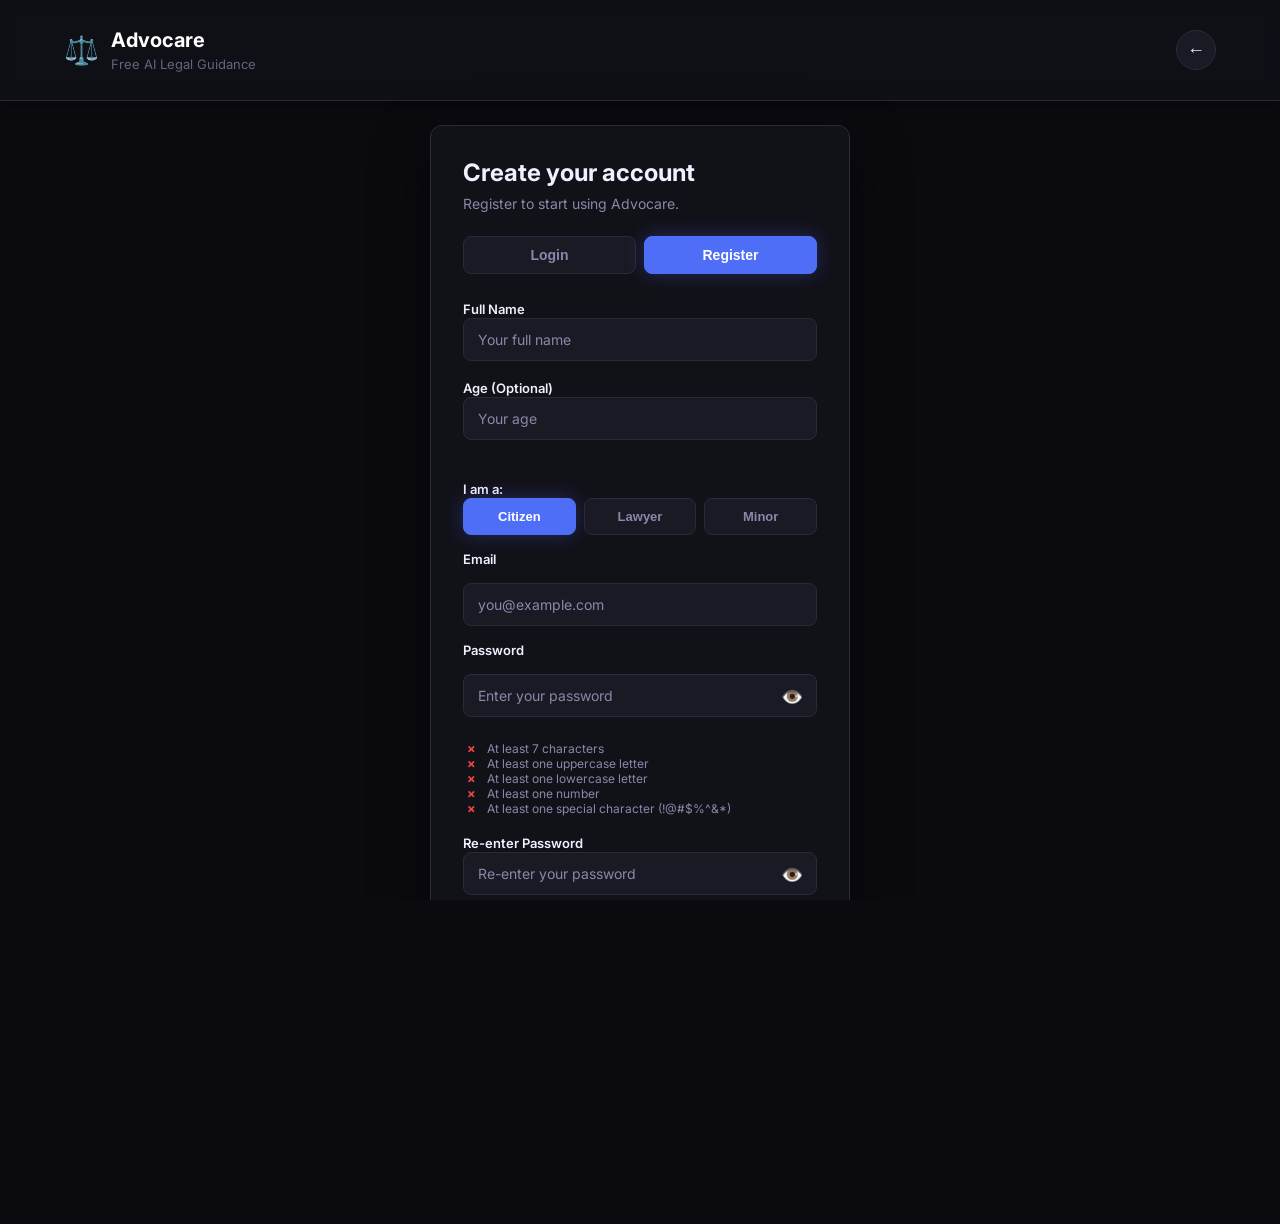
==== commit f06985d4: "Implement Google OAuth 2.0 authentication and update dependencies" ====
--- a/frontend/auth.html
+++ b/frontend/auth.html
@@ -371,7 +371,14 @@
         border-color: #4f6ef7;
         box-shadow: 0 0 20px rgba(79, 110, 247, 0.3);
       }
+
+      #googleSignInButton {
+        margin-top: 16px;
+        display: flex;
+        justify-content: center;
+      }
     </style>
+    <script src="https://accounts.google.com/gsi/client" async defer></script>
   </head>
   <body>
     <header class="header">
@@ -496,7 +503,7 @@
               oninput="checkFormValidity()"
             />
             <label for="privacyCheckbox" style="font-size: 12px; color: #8888aa; cursor: pointer; line-height: 1.4;">
-              I have read and agree to the <a href="privacy.html" target="_blank" style="color: #4f6ef7; text-decoration: none; transition: color 0.2s ease;" onmouseover="this.style.color='#6b84ff'" onmouseout="this.style.color='#4f6ef7'">Privacy Policy and Terms of Use</a>
+              I have read and agree to the <a href="#" onclick="saveRegisterFormData(); window.location.href = 'privacy.html'; return false;" style="color: #4f6ef7; text-decoration: none; transition: color 0.2s ease;" onmouseover="this.style.color='#6b84ff'" onmouseout="this.style.color='#4f6ef7'">Privacy Policy and Terms of Use</a>
             </label>
           </div>
           
@@ -504,6 +511,8 @@
 
           <button id="submitBtn" type="submit">Login</button>
         </form>
+
+        <div id="googleSignInButton"></div>
 
         <p class="auth-error" id="authError"></p>
 
@@ -519,6 +528,33 @@
       let mode = "login";
       let userType = "citizen";
       let previousUserType = "citizen";
+      let isFormDirty = false;
+      let allowNavigationWithoutWarning = false;
+
+      function hasRegisterFormData(currentMode = mode) {
+        if (currentMode !== "register") return false;
+        const name = document.getElementById("nameInput").value.trim();
+        const email = document.getElementById("emailInput").value.trim();
+        const password = document.getElementById("passwordInput").value;
+        const confirmPassword = document.getElementById("confirmPasswordInput").value;
+        const age = document.getElementById("ageInput").value.trim();
+        return !!(name || email || password || confirmPassword || age);
+      }
+
+      function markFormDirty() {
+        isFormDirty = true;
+      }
+
+      function clearFormDirty() {
+        isFormDirty = false;
+      }
+
+      function confirmLeavePage(message = "You have unsaved changes. Do you want to leave without saving?", currentMode = mode) {
+        if (hasRegisterFormData(currentMode)) {
+          return confirm(message);
+        }
+        return true;
+      }
 
       function parseJwtPayload(token) {
         try {
@@ -696,9 +732,57 @@
         document.getElementById("submitBtn").disabled = !allValid;
       }
 
+      function saveRegisterFormData() {
+        const name = document.getElementById("nameInput").value.trim();
+        const email = document.getElementById("emailInput").value.trim();
+        const age = document.getElementById("ageInput").value.trim();
+        const password = document.getElementById("passwordInput").value;
+        
+        if (name || email || age || password) {
+          sessionStorage.setItem("reg_name", name);
+          sessionStorage.setItem("reg_email", email);
+          sessionStorage.setItem("reg_age", age);
+          sessionStorage.setItem("reg_password", password);
+          sessionStorage.setItem("reg_user_type", userType);
+        }
+      }
+
+      function restoreRegisterFormData() {
+        const name = sessionStorage.getItem("reg_name");
+        const email = sessionStorage.getItem("reg_email");
+        const age = sessionStorage.getItem("reg_age");
+        const password = sessionStorage.getItem("reg_password");
+        const userTypeValue = sessionStorage.getItem("reg_user_type");
+        
+        if (name) document.getElementById("nameInput").value = name;
+        if (email) document.getElementById("emailInput").value = email;
+        if (age) document.getElementById("ageInput").value = age;
+        if (password) {
+          document.getElementById("passwordInput").value = password;
+          document.getElementById("confirmPasswordInput").value = password;
+        }
+        if (userTypeValue) {
+          userType = userTypeValue;
+          syncUserTypeButtons();
+        }
+        
+        // Clear sessionStorage after restoring
+        sessionStorage.removeItem("reg_name");
+        sessionStorage.removeItem("reg_email");
+        sessionStorage.removeItem("reg_age");
+        sessionStorage.removeItem("reg_password");
+        sessionStorage.removeItem("reg_user_type");
+      }
+
        function setMode(nextMode) {
+         // Check if switching away from register with unsaved data BEFORE changing mode
+         if (nextMode === "login" && mode === "register" && !confirmLeavePage("Your registration data will be lost. Continue?", "register")) {
+           return;
+         }
+
          mode = nextMode;
          const isLogin = mode === "login";
+
          document.getElementById("loginToggle").classList.toggle("active", isLogin);
          document.getElementById("registerToggle").classList.toggle("active", !isLogin);
          document.getElementById("submitBtn").textContent = isLogin ? "Login" : "Create Account";
@@ -745,9 +829,11 @@
            document.getElementById("passwordInput").classList.remove("password-valid");
            document.getElementById("confirmPasswordInput").classList.remove("match-success", "match-error");
            userType = "citizen";
+           clearFormDirty();
          } else {
            document.getElementById("emailInput").value = "";
            document.getElementById("passwordInput").value = "";
+            restoreRegisterFormData();
          }
          
          checkFormValidity();
@@ -784,11 +870,16 @@
           }
 
           localStorage.setItem(TOKEN_KEY, data.access_token);
+          localStorage.setItem("advocare_user_name", data.name);
+          localStorage.setItem("advocare_user_email", data.email);
+          localStorage.setItem("advocare_user_age", data.age || "");
+          localStorage.setItem("advocare_user_type", data.user_type);
           
           // Verify token was saved before redirecting
           const savedToken = localStorage.getItem(TOKEN_KEY);
           if (savedToken) {
-            window.location.href = "index.html";
+            allowNavigationWithoutWarning = true;
+            window.location.href = "home.html";
           } else {
             throw new Error("Failed to save authentication token.");
           }
@@ -849,9 +940,14 @@
           }
 
           localStorage.setItem(TOKEN_KEY, data.access_token);
+          localStorage.setItem("advocare_user_name", name);
+          localStorage.setItem("advocare_user_email", email);
+          localStorage.setItem("advocare_user_age", age || "");
+          localStorage.setItem("advocare_user_type", userType);
           const savedToken = localStorage.getItem(TOKEN_KEY);
           if (savedToken) {
-            window.location.href = "index.html";
+            allowNavigationWithoutWarning = true;
+            window.location.href = "home.html";
           } else {
             throw new Error("Failed to save authentication token.");
           }
@@ -873,9 +969,128 @@
         }
       }
 
+      // Track form input changes
+      function setupFormTracking() {
+        const inputs = document.querySelectorAll("#nameInput, #ageInput, #emailInput, #passwordInput, #confirmPasswordInput");
+        inputs.forEach(input => {
+          input.addEventListener("input", markFormDirty);
+        });
+        
+        const userTypeButtons = document.querySelectorAll(".auth-toggle-btn");
+        userTypeButtons.forEach(btn => {
+          btn.addEventListener("click", markFormDirty);
+        });
+
+        const privacyCheckbox = document.getElementById("privacyCheckbox");
+        privacyCheckbox?.addEventListener("change", markFormDirty);
+      }
+
+      // Handle browser back/refresh
+      window.addEventListener("beforeunload", (e) => {
+        if (!allowNavigationWithoutWarning && hasRegisterFormData()) {
+          e.preventDefault();
+          e.returnValue = "";
+          return "";
+        }
+      });
+
+      // Handle back button and navigation
+      window.addEventListener("popstate", (e) => {
+        if (!confirmLeavePage("Your registration data will be lost. Continue?")) {
+          window.history.forward();
+        }
+      });
+
+      // Handle logo click (to home)
+      document.addEventListener("DOMContentLoaded", () => {
+        const logo = document.querySelector(".logo");
+        if (logo) {
+          logo.addEventListener("click", (e) => {
+            if (!confirmLeavePage("Your registration data will be lost. Go to home?")) {
+              e.preventDefault();
+              e.stopPropagation();
+            } else {
+              window.location.href = "home.html";
+            }
+          });
+        }
+      });
+
+      async function handleGoogleSignIn(response) {
+        const errorEl = document.getElementById("authError");
+        const submitBtn = document.getElementById("submitBtn");
+        
+        errorEl.textContent = "";
+        
+        if (!response || !response.credential) {
+          errorEl.textContent = "Google sign-in failed. Please try again.";
+          return;
+        }
+        
+        try {
+          const result = await fetch(`${API_BASE}/auth/google`, {
+            method: "POST",
+            headers: { "Content-Type": "application/json" },
+            body: JSON.stringify({ id_token: response.credential }),
+          });
+          
+          const data = await result.json();
+          if (!result.ok) {
+            throw new Error(data.detail || "Google authentication failed.");
+          }
+          
+          if (!data.access_token) {
+            throw new Error("No token returned by server.");
+          }
+          
+          localStorage.setItem(TOKEN_KEY, data.access_token);
+          localStorage.setItem("advocare_user_name", data.name);
+          localStorage.setItem("advocare_user_email", data.email);
+          localStorage.setItem("advocare_user_age", data.age || "");
+          localStorage.setItem("advocare_user_type", data.user_type);
+          
+          allowNavigationWithoutWarning = true;
+          window.location.href = "index.html";
+        } catch (error) {
+          errorEl.textContent = error.message || "Could not authenticate with Google. Please try again.";
+        }
+      }
+
+      function initializeGoogleSignIn() {
+        if (typeof google === "undefined" || !google.accounts) {
+          console.warn("Google Sign-In library not loaded yet. Retrying...");
+          setTimeout(initializeGoogleSignIn, 1000);
+          return;
+        }
+        
+        try {
+          google.accounts.id.initialize({
+            client_id: "545906696592-lnln4kj7ff46o5l8oflnh6vj8s1cdlaf.apps.googleusercontent.com",
+            callback: handleGoogleSignIn,
+          });
+          
+          const buttonElement = document.getElementById("googleSignInButton");
+          if (buttonElement) {
+            google.accounts.id.renderButton(buttonElement, {
+              theme: "dark",
+              size: "large",
+              text: "signin_with",
+            });
+          }
+        } catch (error) {
+          console.error("Failed to initialize Google Sign-In:", error);
+        }
+      }
+
       window.addEventListener("load", () => {
         const form = document.getElementById("authForm");
         form.addEventListener("submit", handleAuth);
+
+        // Setup tracking for form inputs
+        setupFormTracking();
+
+        // Initialize Google Sign-In button
+        initializeGoogleSignIn();
 
         const token = localStorage.getItem(TOKEN_KEY);
         if (isTokenValid(token)) {
@@ -897,3 +1112,5 @@
     </script>
   </body>
 </html>
+
+
--- a/frontend/style.css
+++ b/frontend/style.css
@@ -10,18 +10,51 @@
   --primary: #4f6ef7;
   --primary-dark: #6b84ff;
   --bg: #0a0a0f;
+  --bg-gradient-start: #0b0b14;
+  --bg-gradient-end: #07080f;
+  --bg-glow-blue: rgba(79, 110, 247, 0.16);
+  --bg-glow-blue-fade: rgba(79, 110, 247, 0);
+  --bg-glow-purple: rgba(124, 58, 237, 0.12);
+  --bg-glow-purple-fade: rgba(124, 58, 237, 0);
   --surface: #111118;
   --elevated: #1a1a24;
   --border: #2a2a3a;
   --text: #f0f0ff;
   --text-secondary: #8888aa;
   --muted: #8888aa;
+  --panel-gap: 12px;
   --success: #22c55e;
   --error: #ef4444;
   --radius: 12px;
   --shadow: 0 4px 24px rgba(0, 0, 0, 0.32);
 }
 
+/* ── Custom Scrollbars ── */
+/* Webkit browsers (Chrome, Safari, Edge) */
+::-webkit-scrollbar {
+  width: 6px;
+  height: 6px;
+}
+
+::-webkit-scrollbar-track {
+  background: #111118;
+}
+
+::-webkit-scrollbar-thumb {
+  background: #2a2a3a;
+  border-radius: 99px;
+}
+
+::-webkit-scrollbar-thumb:hover {
+  background: #4f6ef7;
+}
+
+/* Firefox */
+* {
+  scrollbar-width: thin;
+  scrollbar-color: #2a2a3a #111118;
+}
+
 html {
   height: 100vh;
   overflow: hidden;
@@ -29,7 +62,10 @@
 
 body {
   font-family: "Inter", sans-serif;
-  background: var(--bg);
+  background:
+    radial-gradient(56% 46% at 50% 46%, var(--bg-glow-blue) 0%, var(--bg-glow-blue-fade) 72%),
+    radial-gradient(38% 30% at 20% 16%, var(--bg-glow-purple) 0%, var(--bg-glow-purple-fade) 76%),
+    linear-gradient(160deg, var(--bg-gradient-start) 0%, var(--bg) 50%, var(--bg-gradient-end) 100%);
   color: var(--text);
   height: 100vh;
   overflow: hidden;
@@ -126,7 +162,7 @@
 
 .profile-dropdown {
   position: absolute;
-  top: calc(100% + 12px);
+  top: calc(100% + var(--panel-gap));
   right: 0;
   z-index: 1000;
   width: 220px;
@@ -180,7 +216,7 @@
   display: none;
   position: absolute;
   top: 0;
-  right: calc(100% + 8px);
+  right: calc(100% + var(--panel-gap));
   width: 130px;
   padding: 6px;
   background: var(--surface);
@@ -189,7 +225,7 @@
   box-shadow: 0 16px 40px rgba(0, 0, 0, 0.45);
 }
 
-.profile-menu-submenu:hover .language-submenu {
+.profile-menu-submenu.open .language-submenu {
   display: block;
 }
 
@@ -235,7 +271,7 @@
   display: flex;
   flex: 1;
   overflow: hidden;
-  height: calc(100vh - 58px);
+  min-height: 0;
 }
 
 /* ── Sidebar ── */
@@ -243,100 +279,214 @@
   width: 260px;
   background: var(--surface);
   color: var(--text);
-  padding: 16px;
+  padding: 18px 14px;
   display: flex;
   flex-direction: column;
   gap: 12px;
-  overflow-y: auto;
+  overflow: visible;
   flex-shrink: 0;
-  transition: width 0.3s ease, padding 0.3s ease;
+  transition: width 0.3s cubic-bezier(0.4, 0, 0.2, 1), padding 0.3s cubic-bezier(0.4, 0, 0.2, 1);
+  border: 1px solid var(--border);
   border-right: 1px solid var(--border);
-}
+  border-radius: 16px;
+  box-shadow: 0 8px 24px rgba(0, 0, 0, 0.2);
+  position: relative;
+  z-index: 500;
+}
+
 
 .app-layout.sidebar-collapsed .sidebar {
   width: 70px;
   padding: 12px 8px;
+  border-radius: 14px;
+  cursor: pointer;
+}
+
+.app-layout.sidebar-collapsed .sidebar:hover {
+  background: rgba(255, 255, 255, 0.02);
+}
+
+
+.sidebar-top {
+  display: flex;
+  flex-direction: column;
+  gap: 10px;
+}
+
+.sidebar-nav {
+  display: flex;
+  flex-direction: column;
+  gap: 10px;
+}
+
+.sidebar-content {
+  flex: 1;
+  min-height: 0;
+  display: flex;
+  flex-direction: column;
+  gap: 8px;
+}
+
+.sidebar-bottom {
+  margin-top: auto;
+}
+
+.sidebar-brand {
+  display: flex;
+  align-items: center;
+  gap: 10px;
+  padding: 6px 8px;
+  border-radius: 10px;
+  cursor: pointer;
+  user-select: none;
+}
+
+.sidebar-brand:hover {
+  background: rgba(255, 255, 255, 0.03);
+}
+
+.sidebar-brand-icon {
+  font-size: 20px;
+  line-height: 1;
+}
+
+.sidebar-brand-text {
+  font-size: 20px;
+  font-weight: 600;
+  color: var(--text);
+  line-height: 1.1;
+  transition: opacity 0.2s ease;
+}
+
+.app-layout.sidebar-collapsed .sidebar-brand {
+  justify-content: center;
+  padding: 6px;
+}
+
+.app-layout.sidebar-collapsed .sidebar-brand-text {
+  opacity: 0;
+  pointer-events: none;
+  display: none;
 }
 
 .sidebar-header {
   display: flex;
   flex-direction: row;
   gap: 8px;
-  justify-content: space-between;
-  align-items: center;
-  margin-bottom: 4px;
+  justify-content: flex-end;
+  align-items: center;
+  margin-bottom: 2px;
+  transition: all 0.3s ease;
 }
 
 .app-layout.sidebar-collapsed .sidebar-header {
   display: flex;
   flex-direction: column;
+  justify-content: center;
+  align-items: center;
 }
 
 .sidebar-toggle {
   background: transparent;
-  border: none;
-  color: var(--text);
-  font-size: 18px;
-  cursor: pointer;
-  padding: 6px;
-  border-radius: 6px;
+  border: 1px solid var(--border);
+  width: 36px;
+  height: 36px;
+  color: var(--text);
+  font-size: 16px;
+  cursor: pointer;
+  padding: 0;
+  border-radius: 10px;
   transition: all 0.2s ease;
-  flex: 1;
 }
 
 .sidebar-toggle:hover {
   background: var(--elevated);
+  border-color: var(--primary);
 }
 
 .app-layout.sidebar-collapsed .sidebar-toggle {
   transform: scaleX(-1);
 }
 
-.sidebar-new-chat-icon {
+.sidebar-nav-item {
+  width: 100%;
+  background: transparent;
+  color: var(--text);
+  border: 1px solid transparent;
+  border-radius: 12px;
+  padding: 10px 12px;
+  display: flex;
+  align-items: center;
+  gap: 10px;
+  cursor: pointer;
+  transition: all 0.2s ease;
+  font-family: "Inter", sans-serif;
+}
+
+.sidebar-nav-item:hover {
+  background: var(--elevated);
+  border-color: var(--border);
+}
+
+.sidebar-nav-item.active {
+  background: rgba(79, 110, 247, 0.18);
+  border-color: rgba(79, 110, 247, 0.45);
+  color: var(--primary-dark);
+}
+
+.nav-icon {
+  width: 22px;
+  height: 22px;
+  display: inline-flex;
+  align-items: center;
+  justify-content: center;
+  flex-shrink: 0;
+}
+
+.nav-label {
+  font-size: 13px;
+  font-weight: 500;
+  line-height: 1.2;
+  transition: opacity 0.2s ease;
+}
+
+.app-layout.sidebar-collapsed .nav-label {
+  opacity: 0;
+  pointer-events: none;
   display: none;
-  background: var(--primary);
-  border: none;
-  color: white;
-  font-size: 20px;
-  cursor: pointer;
-  padding: 8px;
-  border-radius: 6px;
-  transition: all 0.2s ease;
-  flex: 1;
-  font-weight: bold;
-}
-
-.app-layout.sidebar-collapsed .sidebar-new-chat-icon {
-  display: flex;
-  align-items: center;
-  justify-content: center;
-}
-
-.sidebar-new-chat-icon:hover {
-  background: var(--primary-dark);
 }
 
 .new-chat-btn {
-  background: var(--primary);
-  color: white;
-  border: none;
-  border-radius: 8px;
-  padding: 10px;
-  font-size: 14px;
-  font-weight: 600;
-  cursor: pointer;
+  background: linear-gradient(135deg, rgba(79, 110, 247, 0.22), rgba(107, 132, 255, 0.12));
+  border-color: rgba(79, 110, 247, 0.38);
+}
+
+.new-chat-btn:hover {
+  background: linear-gradient(135deg, rgba(79, 110, 247, 0.32), rgba(107, 132, 255, 0.16));
+}
+
+.sidebar-search-wrap {
+  padding: 2px 0 8px;
+}
+
+.sidebar-search-input {
   width: 100%;
-  transition: all 0.2s;
-  font-family: "Inter", sans-serif;
-}
-
-.app-layout.sidebar-collapsed .new-chat-btn {
-  display: none;
-}
-
-.new-chat-btn:hover {
-  background: var(--primary-dark);
-  box-shadow: 0 4px 12px rgba(79, 110, 247, 0.3);
+  height: 34px;
+  border-radius: 10px;
+  border: 1px solid var(--border);
+  background: var(--elevated);
+  color: var(--text);
+  font-size: 13px;
+  padding: 0 10px;
+  outline: none;
+}
+
+.sidebar-search-input::placeholder {
+  color: var(--text-secondary);
+}
+
+.sidebar-search-input:focus {
+  border-color: var(--primary);
 }
 
 .sidebar-label {
@@ -344,20 +494,48 @@
   text-transform: uppercase;
   letter-spacing: 0.08em;
   color: var(--text-secondary);
-  padding: 0 4px;
+  padding: 2px 6px;
+  margin-top: 2px;
+  transition: opacity 0.2s ease;
 }
 
 .app-layout.sidebar-collapsed .sidebar-label {
+  opacity: 0;
+  pointer-events: none;
   display: none;
 }
 
 .session-list {
   display: flex;
   flex-direction: column;
-  gap: 4px;
+  gap: 8px;
+  overflow-y: auto;
+  min-height: 0;
+  padding-right: 2px;
+  transition: opacity 0.2s ease;
 }
 
 .app-layout.sidebar-collapsed .session-list {
+  opacity: 0;
+  pointer-events: none;
+  display: none;
+}
+
+
+.app-layout.sidebar-collapsed .sidebar-content {
+  flex: 0;
+}
+
+.app-layout.sidebar-collapsed .sidebar-nav-item {
+  justify-content: center;
+  padding: 10px;
+}
+
+.app-layout.sidebar-collapsed .nav-label {
+  display: none;
+}
+
+.app-layout.sidebar-collapsed .sidebar-search-wrap {
   display: none;
 }
 
@@ -370,7 +548,7 @@
     width: 260px;
     z-index: 999;
     transform: translateX(-100%);
-    padding-top: 60px;
+    padding-top: 14px;
   }
 
   .sidebar.active {
@@ -384,23 +562,123 @@
   }
 }
 
+.sidebar-profile {
+  border-radius: 12px;
+  padding: 8px;
+  margin-top: 6px;
+  transition: background 0.2s ease;
+}
+
+.sidebar-profile:hover {
+  background: rgba(255, 255, 255, 0.04);
+}
+
+.sidebar-profile .avatar {
+  width: 36px;
+  height: 36px;
+  font-size: 12px;
+  flex-shrink: 0;
+}
+
+.sidebar-profile-meta {
+  display: flex;
+  flex-direction: column;
+  min-width: 0;
+  gap: 2px;
+}
+
+.sidebar-profile .username {
+  font-size: 14px;
+  font-weight: 700;
+  white-space: nowrap;
+  overflow: hidden;
+  text-overflow: ellipsis;
+}
+
+.sidebar-profile-email {
+  font-size: 12px;
+  color: var(--text-secondary);
+  white-space: nowrap;
+  overflow: hidden;
+  text-overflow: ellipsis;
+}
+
+.sidebar-profile .profile-dropdown {
+  top: auto;
+  bottom: calc(100% + var(--panel-gap));
+  left: 6px;
+  right: auto;
+}
+
+.sidebar-profile .language-submenu {
+  left: calc(100% + var(--panel-gap));
+  right: auto;
+}
+
+.app-layout.sidebar-collapsed .sidebar-profile {
+  justify-content: center;
+  padding: 6px;
+}
+
+.app-layout.sidebar-collapsed .sidebar-profile-meta {
+  display: none;
+}
+
+.app-layout.sidebar-collapsed .sidebar-profile .profile-dropdown {
+  left: calc(100% + var(--panel-gap));
+  bottom: 6px;
+}
+
 .session-item {
   display: flex;
   align-items: center;
   justify-content: space-between;
-  padding: 10px;
-  border-radius: 8px;
-  cursor: pointer;
-  transition: all 0.2s;
+  padding: 10px 12px;
+  border-radius: 10px;
+  cursor: pointer;
+  transition: all 0.2s ease;
   gap: 8px;
+  border: 1px solid transparent;
+  background: transparent;
 }
 
 .session-item:hover {
   background: var(--elevated);
+  border-color: var(--border);
 }
 .session-item.active {
   background: var(--primary);
-}
+  border-color: transparent;
+}
+
+.pin-btn {
+  background: none;
+  border: none;
+  color: #64748b;
+  cursor: pointer;
+  padding: 4px;
+  border-radius: 4px;
+  opacity: 0;
+  transition: all 0.2s ease;
+  display: flex;
+  align-items: center;
+  justify-content: center;
+}
+
+.session-item:hover .pin-btn,
+.pin-btn.pinned {
+  opacity: 1;
+}
+
+.pin-btn:hover {
+  background: rgba(255, 255, 255, 0.1);
+  color: #ffffff;
+}
+
+.pin-btn.pinned {
+  color: #f59e0b;
+}
+
 
 .session-info {
   display: flex;
@@ -416,6 +694,28 @@
   overflow: hidden;
   text-overflow: ellipsis;
   color: var(--text);
+  max-width: 100%;
+  font-weight: 500;
+}
+
+.session-info .inline-rename-input {
+  width: 100%;
+  background: var(--surface);
+  border: 1px solid var(--primary);
+  border-radius: 6px;
+  color: var(--text);
+  font-size: 13px;
+  padding: 4px 8px;
+  outline: none;
+  font-family: inherit;
+  margin-bottom: 2px;
+  box-sizing: border-box;
+}
+
+.session-item.active .session-info .inline-rename-input {
+  background: rgba(0, 0, 0, 0.2);
+  border-color: rgba(255, 255, 255, 0.5);
+  color: #fff;
 }
 
 .session-date {
@@ -463,56 +763,13 @@
   gap: 0;
   padding: 0;
   overflow: hidden;
-  background: var(--bg);
-}
-
-/* ── Example Chips ── */
-.examples-section {
-  flex-shrink: 0;
-  padding: 12px 20px 8px 20px;
-  background: var(--bg);
-}
-
-.examples-label {
-  font-size: 13px;
-  color: var(--text-secondary);
-  margin-bottom: 6px;
-}
-
-.chips {
-  display: flex;
-  flex-wrap: nowrap;
-  gap: 8px;
-  overflow-x: auto;
-  overflow-y: hidden;
-  scroll-behavior: smooth;
-  padding-bottom: 2px;
-}
-
-.chip {
-  background: var(--surface);
-  border: 1px solid var(--border);
-  border-radius: 20px;
-  padding: 8px 14px;
-  font-size: 13px;
-  cursor: pointer;
-  transition: all 0.2s;
-  color: var(--text);
-  font-family: "Inter", sans-serif;
-  white-space: nowrap;
-  flex-shrink: 0;
-}
-
-.chip:hover {
-  background: var(--primary);
-  color: white;
-  border-color: var(--primary);
-  box-shadow: 0 4px 12px rgba(79, 110, 247, 0.3);
+  background: transparent;
+  min-height: 0;
 }
 
 /* ── Chat Container ── */
 .chat-container {
-  background: var(--bg);
+  background: transparent;
   border-radius: 0;
   border: none;
   box-shadow: none;
@@ -520,6 +777,99 @@
   display: flex;
   flex-direction: column;
   flex: 1;
+  min-height: 0;
+}
+
+.chat-header {
+  background: var(--surface);
+  border-bottom: 1px solid var(--border);
+  padding: 12px 20px;
+  display: flex;
+  align-items: center;
+  justify-content: space-between;
+  flex-shrink: 0;
+}
+
+.chat-header h2 {
+  font-size: 15px;
+  font-weight: 600;
+  color: var(--text);
+  margin: 0;
+  white-space: nowrap;
+  overflow: hidden;
+  text-overflow: ellipsis;
+  max-width: 70%;
+}
+
+.chat-header-actions {
+  display: flex;
+  gap: 8px;
+}
+
+.chat-header-btn {
+  background: transparent;
+  border: none;
+  color: var(--text-secondary);
+  width: 32px;
+  height: 32px;
+  display: flex;
+  align-items: center;
+  justify-content: center;
+  border-radius: 6px;
+  cursor: pointer;
+  transition: all 0.2s ease;
+}
+
+.chat-header-btn:hover {
+  background: var(--elevated);
+  color: var(--primary);
+}
+
+.chat-header-btn i {
+  width: 18px;
+  height: 18px;
+}
+
+.chat-hero-header {
+  display: none;
+}
+
+.chat-container.hero-layout {
+  justify-content: center;
+  align-items: center;
+  padding: 0 24px;
+}
+
+.chat-container.hero-layout .chat-window:empty {
+  display: none;
+}
+
+.chat-container.hero-layout .chat-hero-header {
+  display: flex;
+  flex-direction: column;
+  align-items: center;
+  text-align: center;
+  gap: 12px;
+  margin-bottom: 28px;
+  width: min(760px, 100%);
+}
+
+.chat-container.hero-layout .input-area {
+  width: min(760px, 100%);
+}
+
+.chat-hero-greeting {
+  font-size: 22px;
+  line-height: 1.3;
+  font-weight: 500;
+  color: var(--text-secondary);
+}
+
+.chat-hero-subtitle {
+  font-size: 30px;
+  line-height: 1.2;
+  font-weight: 700;
+  color: var(--text);
 }
 
 .chat-window {
@@ -529,13 +879,13 @@
   display: flex;
   flex-direction: column;
   gap: 16px;
-  background: var(--bg);
+  background: transparent;
 }
 
 /* ── Messages ── */
 .message {
   display: flex;
-  gap: 12px;
+  gap: 0;
   animation: fadeIn 0.3s ease;
 }
 
@@ -565,13 +915,17 @@
 
 .message-content {
   background: var(--elevated);
-  padding: 14px 16px;
+  padding: 12px 14px;
   border-radius: 4px 12px 12px 12px;
-  max-width: 85%;
+  max-width: min(760px, calc(100% - 8px));
   line-height: 1.6;
   font-size: 14px;
   color: var(--text);
   border: 1px solid var(--border);
+}
+
+.message .bot-avatar {
+  display: none;
 }
 
 .user-message {
@@ -597,8 +951,32 @@
 }
 
 .response-block {
-  white-space: pre-wrap;
-  line-height: 1.7;
+  white-space: normal;
+  line-height: 1.6;
+}
+
+.response-block > * {
+  margin-top: 0;
+  margin-bottom: 10px;
+}
+
+.response-block > *:last-child {
+  margin-bottom: 0;
+}
+
+.response-block p,
+.response-block ul,
+.response-block ol {
+  margin-bottom: 10px;
+}
+
+.response-block ul,
+.response-block ol {
+  padding-left: 18px;
+}
+
+.response-block li {
+  margin-bottom: 6px;
 }
 
 .category-badge {
@@ -707,34 +1085,40 @@
 
 /* ── Input Area ── */
 .input-area {
-  border-top: 1px solid var(--border);
-  padding: 12px 16px;
+  border: 1px solid var(--border);
+  border-radius: 18px;
+  padding: 14px 16px;
   flex-shrink: 0;
   display: flex;
   flex-direction: column;
-  gap: 8px;
-  background: var(--bg);
+  gap: 10px;
+  background: var(--surface);
   position: relative;
+  box-shadow: var(--shadow-md);
+  width: min(760px, calc(100% - 32px));
+  margin: 0 auto;
 }
 
 textarea {
   width: 100%;
-  border: 1px solid var(--border);
-  border-radius: 8px;
-  padding: 10px;
+  border: none;
+  border-radius: 12px;
+  padding: 4px 110px 24px 0;
   font-family: "Inter", sans-serif;
   font-size: 14px;
   resize: none;
   outline: none;
   color: var(--text);
-  transition: border 0.2s;
-  background: var(--elevated);
-  max-height: 80px;
+  transition: color 0.2s;
+  background: transparent;
+  min-height: 76px;
+  max-height: 220px;
+  overflow-y: hidden;
+  line-height: 1.5;
 }
 
 textarea:focus {
-  border-color: var(--primary);
-  box-shadow: 0 0 0 3px rgba(79, 110, 247, 0.1);
+  box-shadow: none;
 }
 
 textarea::placeholder {
@@ -749,10 +1133,13 @@
 }
 
 .input-actions {
-  display: flex;
-  justify-content: space-between;
-  align-items: center;
-  margin-top: 10px;
+  position: absolute;
+  right: 12px;
+  top: 50%;
+  display: flex;
+  justify-content: flex-end;
+  align-items: center;
+  transform: translateY(-50%);
 }
 
 .input-actions-right {
@@ -761,25 +1148,36 @@
   align-items: center;
 }
 
+.input-icon-btn {
+  width: 42px;
+  height: 42px;
+  border-radius: 999px;
+  padding: 0;
+  display: inline-flex;
+  align-items: center;
+  justify-content: center;
+  cursor: pointer;
+  transition: transform 0.2s ease, box-shadow 0.2s ease, border-color 0.2s ease, background 0.2s ease, color 0.2s ease;
+}
+
+.btn-icon {
+  width: 20px;
+  height: 20px;
+  flex-shrink: 0;
+}
+
 .settings-menu-btn {
-  background: transparent;
-  border: 1px solid var(--border);
-  border-radius: 6px;
-  padding: 6px 12px;
-  font-size: 16px;
-  color: var(--text-secondary);
-  cursor: pointer;
-  display: flex;
-  align-items: center;
-  justify-content: center;
-  transition: all 0.2s ease;
-  font-family: "Inter", sans-serif;
+  background: var(--elevated);
+  border: 1px solid var(--border);
+  color: var(--text-secondary);
 }
 
 .settings-menu-btn:hover {
   background: var(--elevated);
   border-color: var(--primary);
   color: var(--primary);
+  transform: scale(1.05);
+  box-shadow: 0 0 0 1px var(--primary);
 }
 
 /* ── Settings Menu Popup ── */
@@ -870,31 +1268,41 @@
 .char-count {
   font-size: 12px;
   color: var(--text-secondary);
+  position: absolute;
+  left: 16px;
+  bottom: 10px;
+  line-height: 1;
 }
 
 .send-btn {
-  background: var(--primary);
+  background: linear-gradient(135deg, var(--primary), var(--primary-dark));
   color: white;
-  border: none;
-  border-radius: 8px;
-  padding: 10px 20px;
-  font-size: 14px;
-  font-weight: 600;
-  cursor: pointer;
-  transition: all 0.2s;
-  font-family: "Inter", sans-serif;
+  border: 1px solid var(--primary-dark);
+  box-shadow: 0 10px 22px rgba(79, 110, 247, 0.25);
 }
 
 .send-btn:hover {
-  transform: translateY(-1px);
-  box-shadow: 0 4px 12px rgba(79, 110, 247, 0.4);
-  background: var(--primary-dark);
+  transform: scale(1.05);
+  box-shadow: 0 0 0 1px var(--primary-dark), 0 12px 28px rgba(79, 110, 247, 0.38);
 }
 
 .send-btn:disabled {
-  opacity: 0.5;
+  opacity: 0.65;
   cursor: not-allowed;
   transform: none;
+  box-shadow: none;
+}
+
+.sr-only {
+  position: absolute;
+  width: 1px;
+  height: 1px;
+  padding: 0;
+  margin: -1px;
+  overflow: hidden;
+  clip: rect(0, 0, 0, 0);
+  white-space: nowrap;
+  border: 0;
 }
 
 /* ── Info Bar ── */
@@ -918,55 +1326,70 @@
     flex-direction: column;
   }
 
-  .examples-section {
-    padding: 8px 12px 4px 12px;
-  }
-
   .chat-container {
     border-radius: 0;
     border: none;
     box-shadow: none;
   }
 
+  .chat-container.hero-layout {
+    padding: 0 10px;
+  }
+
+  .chat-container.hero-layout .chat-hero-header,
+  .chat-container.hero-layout .input-area {
+    width: min(680px, 100%);
+  }
+
+  .chat-hero-greeting {
+    font-size: 18px;
+  }
+
+  .chat-hero-subtitle {
+    font-size: 24px;
+  }
+
   .input-area {
-    padding: 8px 12px;
+    width: min(760px, calc(100% - 20px));
+    padding: 12px;
     gap: 6px;
+    margin: 0 auto;
   }
 
   textarea {
     font-size: 16px;
-    max-height: 60px;
+    max-height: 180px;
+    min-height: 64px;
+    padding: 4px 96px 22px 0;
   }
 
   .input-actions {
-    flex-wrap: nowrap;
-    gap: 6px;
+    right: 10px;
   }
 
   .input-actions-right {
     display: flex;
-    gap: 4px;
-    flex: 1;
+    gap: 8px;
   }
 
   .char-count {
-    order: 3;
-    width: 100%;
-    text-align: right;
     font-size: 11px;
-    margin-top: 4px;
-  }
-
-  .settings-menu-btn {
-    padding: 6px 10px;
-    font-size: 14px;
+    left: 12px;
+    bottom: 9px;
+  }
+
+  .input-icon-btn {
+    width: 38px;
+    height: 38px;
+  }
+
+  .btn-icon {
+    width: 18px;
+    height: 18px;
   }
 
   .send-btn {
-    order: 2;
-    flex: 1;
-    padding: 8px 12px;
-    font-size: 13px;
+    border-radius: 999px;
   }
 
   .settings-menu {
@@ -980,10 +1403,6 @@
     padding: 12px;
   }
 
-  .username {
-    display: none;
-  }
-
   .language-toggle {
     gap: 4px;
     padding: 2px;
@@ -997,15 +1416,229 @@
 
 /* ── Strength Panel ── */
 .strength-panel {
+  position: relative;
   width: 260px;
   background: var(--surface);
   border-left: 1px solid var(--border);
+  display: flex;
+  flex-shrink: 0;
+  overflow: hidden;
+}
+
+.strength-resize-handle {
+  width: 4px;
+  background: transparent;
+  cursor: col-resize;
+  flex-shrink: 0;
+  transition: background 0.2s ease;
+}
+
+.strength-resize-handle:hover {
+  background: var(--primary);
+}
+
+/* Expanded Content */
+.strength-content {
+  flex: 1;
   padding: 20px 16px;
   display: flex;
   flex-direction: column;
   gap: 16px;
+  overflow-y: auto;
+  min-width: 200px;
+}
+
+/* Collapsed View */
+.strength-collapsed {
+  width: 56px;
+  padding: 0;
+  display: flex !important;
+  flex-direction: column;
+  align-items: center;
+  justify-content: center;
+  gap: 0;
+  overflow: hidden;
   flex-shrink: 0;
-  overflow-y: auto;
+  background: #111118;
+  border-left: 1px solid #2a2a3a;
+  cursor: pointer;
+}
+
+.strength-collapsed.hidden {
+  display: none !important;
+}
+
+.strength-expand-btn {
+  width: 56px;
+  height: 56px;
+  border: none;
+  background: transparent;
+  color: var(--text);
+  cursor: pointer;
+  font-size: 18px;
+  display: flex;
+  align-items: center;
+  justify-content: center;
+  transition: all 0.2s ease;
+}
+
+.strength-expand-btn:hover {
+  background: var(--elevated);
+  color: var(--primary);
+}
+
+.strength-toggle-btn {
+  width: 36px;
+  height: 36px;
+  border-radius: 6px;
+  background: transparent;
+  border: 1px solid var(--border);
+  color: var(--text);
+  cursor: pointer;
+  display: flex;
+  align-items: center;
+  justify-content: center;
+  font-size: 14px;
+  transition: all 0.2s ease;
+}
+
+.strength-toggle-btn:hover {
+  background: var(--elevated);
+  border-color: var(--primary);
+}
+
+.strength-toggle-btn2 {
+  width: 36px;
+  height: 36px;
+  border-radius: 6px;
+  background: transparent;
+  border: 1px solid var(--border);
+  color: var(--text);
+  cursor: pointer;
+  font-size: 14px;
+  transition: all 0.2s ease;
+}
+
+.strength-toggle-btn2:hover {
+  background: var(--elevated);
+  border-color: var(--primary);
+}
+
+.strength-mini-btn {
+  width: 40px;
+  height: 40px;
+  border-radius: 8px;
+  background: transparent;
+  border: 1.5px solid var(--border);
+  color: var(--text);
+  cursor: pointer;
+  font-size: 18px;
+  transition: all 0.2s ease;
+  flex-shrink: 0;
+  position: relative;
+}
+
+.strength-mini-btn:first-of-type {
+  color: #22c55e;
+  border-color: rgba(34, 197, 94, 0.3);
+}
+
+.strength-mini-btn:last-of-type {
+  color: #ef4444;
+  border-color: rgba(239, 68, 68, 0.3);
+}
+
+.strength-mini-btn:hover {
+  border-color: var(--primary);
+}
+
+.strength-mini-btn.pinned {
+  transition: all 0.2s ease;
+}
+
+.strength-mini-btn[data-type="positive"].pinned {
+  background: #22c55e;
+  color: white;
+  border-color: #22c55e;
+}
+
+.strength-mini-btn[data-type="negative"].pinned {
+  background: #ef4444;
+  color: white;
+  border-color: #ef4444;
+}
+
+.strength-mini-score {
+  font-size: 11px;
+  font-weight: 700;
+  color: var(--text);
+  text-align: center;
+  width: 40px;
+}
+
+.strength-mini-bar {
+  width: 6px;
+  height: 100px;
+  border-radius: 99px;
+  border: 1px solid var(--border);
+  background: var(--elevated);
+  overflow: hidden;
+  display: flex;
+  flex-direction: column-reverse;
+  flex-shrink: 0;
+}
+
+.mini-red {
+  background: linear-gradient(180deg, #ef4444, #f87171);
+  width: 100%;
+  transition: height 0.8s ease;
+}
+
+.mini-green {
+  background: linear-gradient(180deg, #34d399, #22c55e);
+  width: 100%;
+  transition: height 0.8s ease;
+}
+
+/* Tooltip */
+.strength-tooltip {
+  position: fixed;
+  background: var(--elevated);
+  border: 1px solid var(--border);
+  border-radius: 8px;
+  padding: 12px;
+  font-size: 12px;
+  color: var(--text);
+  z-index: 1000;
+  max-width: 220px;
+  box-shadow: 0 4px 12px rgba(0, 0, 0, 0.3);
+  animation: slideInRight 0.2s ease;
+}
+
+.strength-tooltip.hidden {
+  display: none !important;
+}
+
+.strength-tooltip h4 {
+  margin: 0 0 8px 0;
+  font-size: 13px;
+  font-weight: 600;
+  color: var(--text);
+}
+
+.strength-tooltip ul {
+  list-style: none;
+  margin: 0;
+  padding: 0;
+  display: flex;
+  flex-direction: column;
+  gap: 6px;
+}
+
+.strength-tooltip li {
+  font-size: 11px;
+  color: var(--text-secondary);
+  line-height: 1.4;
 }
 
 .strength-header {
@@ -1139,9 +1772,21 @@
   border-color: rgba(34, 197, 94, 0.3);
   background: rgba(34, 197, 94, 0.1);
 }
+
 .points-box.red-box {
   border-color: rgba(239, 68, 68, 0.3);
   background: rgba(239, 68, 68, 0.1);
+}
+
+@keyframes slideInRight {
+  from {
+    opacity: 0;
+    transform: translateX(-110%);
+  }
+  to {
+    opacity: 1;
+    transform: translateX(-100%);
+  }
 }
 
 /* Hide panel on small screens */
@@ -1151,21 +1796,55 @@
   }
 }
 
+/* Hide panel on small screens */
+@media (max-width: 900px) {
+  .strength-panel {
+    display: none;
+  }
+}
+
 /* ── Contact Page ── */
-.contact-home-btn {
-  background: var(--elevated);
-  border: 1px solid var(--border);
-  border-radius: 8px;
-  color: var(--text);
-  cursor: pointer;
-  font: inherit;
-  font-size: 14px;
-  font-weight: 600;
-  padding: 9px 14px;
-}
-
-.contact-home-btn:hover {
-  border-color: var(--primary);
+.back-btn {
+  width: 40px;
+  height: 40px;
+  border-radius: 50%;
+  background: #1a1a24;
+  border: 1px solid #2a2a3a;
+  color: #f0f0ff;
+  cursor: pointer;
+  display: flex;
+  align-items: center;
+  justify-content: center;
+  font-size: 18px;
+  transition: all 0.2s ease;
+  position: relative;
+}
+
+.back-btn:hover {
+  background: #222229;
+  border-color: #4f6ef7;
+  box-shadow: 0 0 15px rgba(79, 110, 247, 0.2);
+}
+
+.back-btn-tooltip {
+  position: absolute;
+  bottom: -32px;
+  right: 0;
+  background: #1a1a24;
+  border: 1px solid #2a2a3a;
+  color: #8888aa;
+  font-size: 12px;
+  padding: 6px 10px;
+  border-radius: 6px;
+  white-space: nowrap;
+  opacity: 0;
+  pointer-events: none;
+  transition: opacity 0.2s ease;
+  z-index: 10;
+}
+
+.back-btn:hover .back-btn-tooltip {
+  opacity: 1;
 }
 
 .contact-page {
@@ -1356,6 +2035,427 @@
   background: var(--primary-dark);
 }
 
+/* ── Modals & Search ── */
+.modal {
+  position: fixed;
+  top: 0;
+  left: 0;
+  width: 100%;
+  height: 100%;
+  z-index: 2000;
+  display: flex;
+  align-items: flex-start;
+  justify-content: center;
+  padding-top: 15vh;
+}
+
+.modal-overlay {
+  position: absolute;
+  top: 0;
+  left: 0;
+  width: 100%;
+  height: 100%;
+  background: rgba(0, 0, 0, 0.7);
+  backdrop-filter: blur(4px);
+}
+
+.search-modal-content {
+  position: relative;
+  width: min(640px, 90vw);
+  background: var(--surface);
+  border: 1px solid var(--border);
+  border-radius: 12px;
+  box-shadow: 0 24px 48px rgba(0, 0, 0, 0.5);
+  display: flex;
+  flex-direction: column;
+  max-height: 60vh;
+  animation: modalSlideDown 0.2s cubic-bezier(0.4, 0, 0.2, 1);
+}
+
+.modal-content {
+  position: relative;
+  background: var(--surface);
+  border: 1px solid var(--border);
+  border-radius: 12px;
+  box-shadow: 0 24px 48px rgba(0, 0, 0, 0.5);
+  display: flex;
+  flex-direction: column;
+  animation: modalSlideDown 0.2s cubic-bezier(0.4, 0, 0.2, 1);
+  width: min(500px, 90vw);
+}
+
+.share-modal {
+  width: min(600px, 95vw);
+}
+
+.modal-header {
+  display: flex;
+  align-items: center;
+  justify-content: space-between;
+  padding: 16px 20px;
+  border-bottom: 1px solid var(--border);
+}
+
+.modal-header h3 {
+  font-size: 16px;
+  font-weight: 600;
+}
+
+.modal-body {
+  padding: 20px;
+  overflow-y: auto;
+  max-height: 70vh;
+}
+
+.share-hint {
+  font-size: 13px;
+  color: var(--text-secondary);
+  margin-bottom: 16px;
+  line-height: 1.5;
+}
+
+.share-preview {
+  background: rgba(0, 0, 0, 0.2);
+  border: 1px solid var(--border);
+  border-radius: 8px;
+  padding: 16px;
+  max-height: 40vh;
+  overflow-y: auto;
+  font-size: 13px;
+  line-height: 1.6;
+}
+
+.share-preview .preview-msg {
+  margin-bottom: 12px;
+  padding-bottom: 12px;
+  border-bottom: 1px solid rgba(255, 255, 255, 0.05);
+}
+
+.share-preview .preview-msg:last-child {
+  margin-bottom: 0;
+  padding-bottom: 0;
+  border-bottom: none;
+}
+
+.share-preview .role-label {
+  font-weight: 700;
+  text-transform: uppercase;
+  font-size: 10px;
+  margin-bottom: 4px;
+  display: block;
+}
+
+.share-preview .user-label {
+  color: var(--primary-dark);
+}
+
+.share-preview .bot-label {
+  color: var(--success);
+}
+
+.close-modal-btn {
+  background: transparent;
+  border: none;
+  color: var(--text-secondary);
+  font-size: 24px;
+  cursor: pointer;
+  line-height: 1;
+}
+
+.close-modal-btn:hover {
+  color: var(--text);
+}
+
+@keyframes modalSlideDown {
+  from { opacity: 0; transform: translateY(-20px) scale(0.98); }
+  to { opacity: 1; transform: translateY(0) scale(1); }
+}
+
+.search-modal-header {
+  display: flex;
+  align-items: center;
+  gap: 12px;
+  padding: 16px 20px;
+  border-bottom: 1px solid var(--border);
+}
+
+.search-icon {
+  color: var(--text-secondary);
+  flex-shrink: 0;
+}
+
+#globalSearchInput {
+  flex: 1;
+  background: transparent;
+  border: none;
+  color: var(--text);
+  font-size: 16px;
+  outline: none;
+  padding: 4px 0;
+}
+
+.close-search-btn {
+  background: transparent;
+  border: none;
+  color: var(--text-secondary);
+  font-size: 24px;
+  cursor: pointer;
+  padding: 0 4px;
+  line-height: 1;
+}
+
+.search-results {
+  flex: 1;
+  overflow-y: auto;
+  padding: 12px;
+  display: flex;
+  flex-direction: column;
+  gap: 4px;
+}
+
+.search-hint {
+  color: var(--text-secondary);
+  font-size: 13px;
+  text-align: center;
+  padding: 40px 20px;
+}
+
+.search-result-item {
+  display: flex;
+  flex-direction: column;
+  gap: 6px;
+  padding: 12px 16px;
+  border-radius: 8px;
+  cursor: pointer;
+  transition: background 0.2s ease;
+  border: 1px solid transparent;
+}
+
+.search-result-item:hover {
+  background: var(--elevated);
+  border-color: var(--border);
+}
+
+.search-result-title {
+  font-size: 14px;
+  font-weight: 600;
+  color: var(--text);
+}
+
+.search-result-snippet {
+  font-size: 13px;
+  color: var(--text-secondary);
+  line-height: 1.5;
+  display: -webkit-box;
+  -webkit-line-clamp: 2;
+  -webkit-box-orient: vertical;
+  overflow: hidden;
+}
+
+.highlight {
+  background: rgba(79, 110, 247, 0.3);
+  color: #fff;
+  border-radius: 2px;
+  padding: 0 2px;
+  font-weight: 600;
+}
+
+.search-modal-footer {
+  padding: 10px 20px;
+  background: var(--elevated);
+  border-top: 1px solid var(--border);
+  border-radius: 0 0 12px 12px;
+  display: flex;
+  justify-content: flex-end;
+  gap: 16px;
+  font-size: 11px;
+  color: var(--text-secondary);
+}
+
+.search-modal-footer kbd {
+  background: var(--surface);
+  border: 1px solid var(--border);
+  border-radius: 4px;
+  padding: 2px 6px;
+  font-family: inherit;
+  font-size: 10px;
+  margin-right: 2px;
+}
+
+/* ── Session Action Menu ── */
+.session-item {
+  display: flex;
+  align-items: center;
+  gap: 8px;
+  padding: 10px 12px;
+  border-radius: 8px;
+  cursor: pointer;
+  transition: background 0.2s ease;
+  position: relative;
+  overflow: visible;
+}
+
+.session-info {
+  flex: 1;
+  display: flex;
+  flex-direction: column;
+  gap: 2px;
+  overflow: hidden;
+}
+
+.session-actions-btn {
+  background: transparent;
+  border: none;
+  color: var(--text-secondary);
+  width: 28px;
+  height: 28px;
+  display: flex;
+  align-items: center;
+  justify-content: center;
+  border-radius: 6px;
+  cursor: pointer;
+  opacity: 0;
+  transition: all 0.2s ease;
+}
+
+.session-item:hover .session-actions-btn,
+.session-actions-btn.active {
+  opacity: 1;
+}
+
+.session-actions-btn:hover {
+  background: var(--elevated);
+  color: var(--text);
+}
+
+.action-menu {
+  position: fixed;
+  width: 160px;
+  background: var(--surface);
+  border: 1px solid var(--border);
+  border-radius: 10px;
+  box-shadow: 0 12px 32px rgba(0, 0, 0, 0.5);
+  z-index: 3000;
+  padding: 6px;
+  display: flex;
+  flex-direction: column;
+  gap: 2px;
+  animation: menuFadeIn 0.15s cubic-bezier(0.4, 0, 0.2, 1);
+}
+
+@keyframes menuFadeIn {
+  from { opacity: 0; transform: scale(0.95); }
+  to { opacity: 1; transform: scale(1); }
+}
+
+.action-menu-item {
+  width: 100%;
+  background: transparent;
+  border: none;
+  color: var(--text);
+  padding: 8px 10px;
+  border-radius: 6px;
+  display: flex;
+  align-items: center;
+  gap: 10px;
+  font-size: 13px;
+  cursor: pointer;
+  transition: background 0.2s ease;
+  text-align: left;
+}
+
+.action-menu-item:hover {
+  background: var(--elevated);
+}
+
+.action-menu-item i {
+  width: 14px;
+  height: 14px;
+  color: var(--text-secondary);
+}
+
+.action-menu-item.delete-item {
+  color: #ef4444;
+}
+
+.action-menu-item.delete-item i {
+  color: #ef4444;
+}
+
+.action-menu-item.delete-item:hover {
+  background: rgba(239, 68, 68, 0.1);
+}
+
+.menu-divider {
+  height: 1px;
+  background: var(--border);
+  margin: 4px;
+}
+
+/* ── Rename Modal ── */
+.small-modal {
+  width: 400px;
+  max-width: 90vw;
+}
+
+.modal-body {
+  padding: 20px;
+}
+
+#renameInput {
+  width: 100%;
+  padding: 10px 12px;
+  background: var(--elevated);
+  border: 1px solid var(--border);
+  border-radius: 8px;
+  color: var(--text);
+  font-size: 14px;
+  outline: none;
+}
+
+#renameInput:focus {
+  border-color: var(--primary);
+}
+
+.modal-footer {
+  padding: 12px 20px;
+  background: var(--elevated);
+  border-top: 1px solid var(--border);
+  border-radius: 0 0 12px 12px;
+  display: flex;
+  justify-content: flex-end;
+  gap: 12px;
+}
+
+.secondary-btn {
+  background: transparent;
+  border: 1px solid var(--border);
+  color: var(--text);
+  padding: 8px 16px;
+  border-radius: 6px;
+  cursor: pointer;
+  font-size: 13px;
+}
+
+.secondary-btn:hover {
+  background: var(--surface);
+}
+
+.primary-btn {
+  background: var(--primary);
+  border: 1px solid var(--primary-dark);
+  color: #fff;
+  padding: 8px 16px;
+  border-radius: 6px;
+  cursor: pointer;
+  font-size: 13px;
+  font-weight: 500;
+}
+
+.primary-btn:hover {
+  background: var(--primary-dark);
+}
+
 @media (max-width: 800px) {
   .contact-page {
     padding: 24px 16px;
